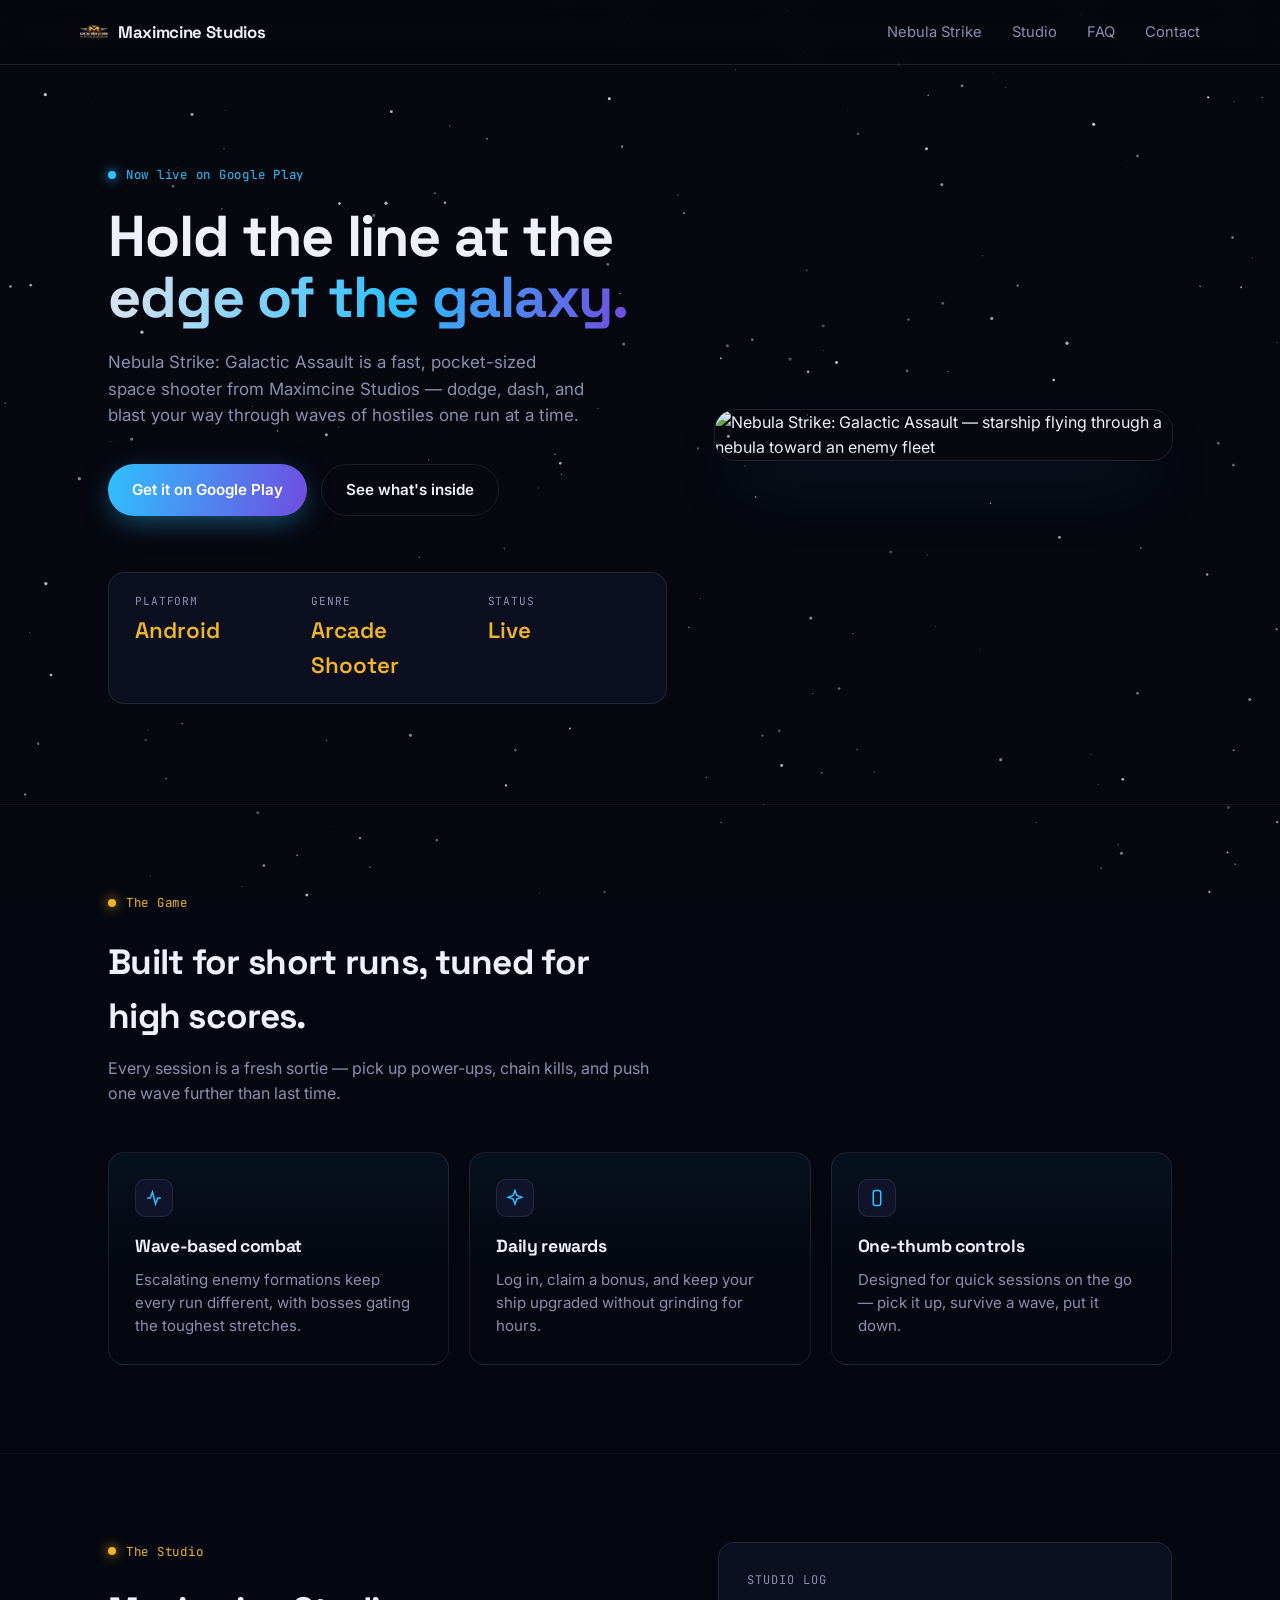
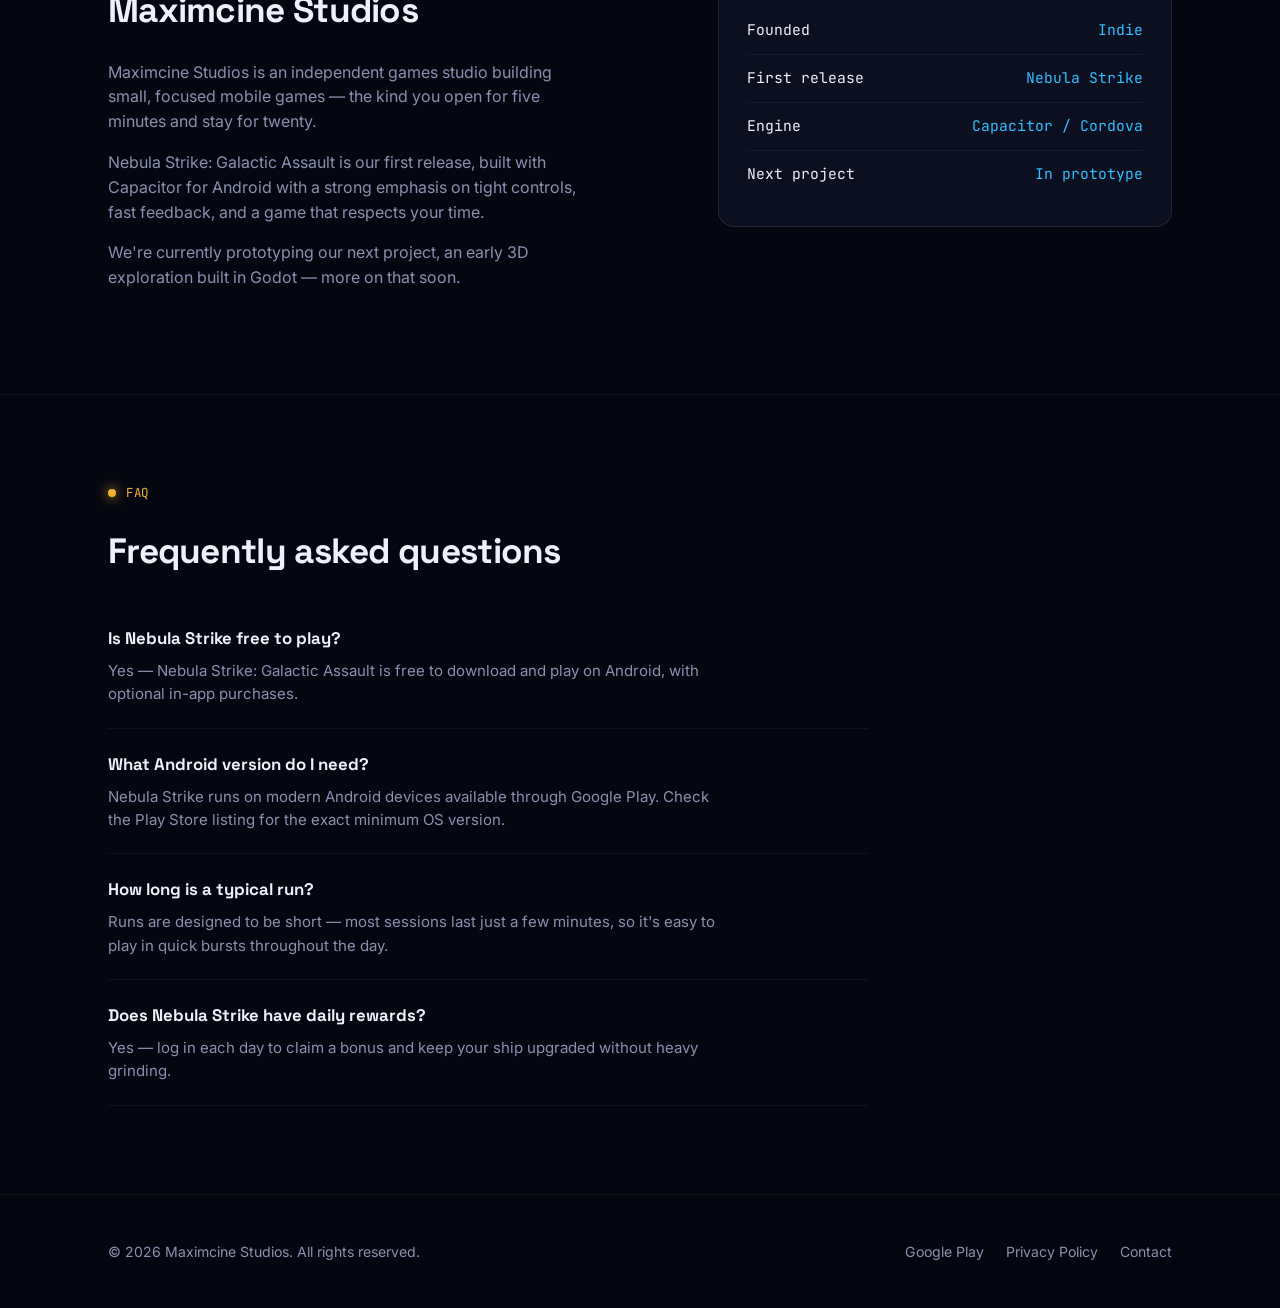
==== index.html @ 0c1668a2 "Refactor styles for dark theme and layout adjustments Updated CSS variables and styles for a dark th" ====
<!DOCTYPE html>
<html lang="en">
<head>
<meta charset="UTF-8">
<meta name="viewport" content="width=device-width, initial-scale=1.0">
<title>Maximcine Studios — Nebula Strike: Galactic Assault</title>
<meta name="description" content="Maximcine Studios builds pocket-sized space combat. Nebula Strike: Galactic Assault, out now on Google Play.">
<link rel="icon" type="image/png" href="company_logo.png">
<link rel="apple-touch-icon" href="company_logo.png">
<link rel="preconnect" href="https://fonts.googleapis.com">
<link rel="preconnect" href="https://fonts.gstatic.com" crossorigin>
<link href="https://fonts.googleapis.com/css2?family=Space+Grotesk:wght@400;500;600;700&family=Inter:wght@400;500;600&family=JetBrains+Mono:wght@400;500&display=swap" rel="stylesheet">
<style>
  :root{
    --bg: #050710;
    --bg-soft: #090c1a;
    --panel: #0c0f20;
    --panel-2: #10142b;
    --line: rgba(255,255,255,0.09);
    --line-soft: rgba(255,255,255,0.05);
    --text: #eef1fa;
    --text-dim: #8b8fae;
    --accent: #2fc0ff;
    --accent-2: #6f4de0;
    --gold: #f0b429;
    --chrome: #dfe4f0;
    --radius: 16px;
  }
  *{ box-sizing: border-box; margin:0; padding:0; }
  html{ scroll-behavior: smooth; }
  body{
    background: var(--bg);
    color: var(--text);
    font-family: 'Inter', system-ui, sans-serif;
    line-height: 1.55;
    overflow-x: hidden;
  }
  a{ color: inherit; text-decoration: none; }
  img{ max-width: 100%; display:block; }

  .display{
    font-family: 'Space Grotesk', sans-serif;
    font-weight: 700;
    letter-spacing: -0.02em;
  }
  .mono{ font-family: 'JetBrains Mono', monospace; }

  #stars{
    position: fixed;
    inset: 0;
    z-index: 0;
    pointer-events: none;
  }

  /* soft nebula wash behind the hero, fixed so it doesn't repeat oddly on scroll */
  body::before{
    content:'';
    position: fixed;
    top: -20%;
    right: -10%;
    width: 900px;
    height: 900px;
    background: radial-gradient(circle at center, rgba(111,77,224,0.24), rgba(47,192,255,0.10) 45%, transparent 70%);
    filter: blur(10px);
    z-index: 0;
    pointer-events: none;
  }

  .wrap{
    max-width: 1120px;
    margin: 0 auto;
    padding: 0 28px;
    position: relative;
    z-index: 1;
  }

  header{
    position: sticky;
    top: 0;
    z-index: 10;
    backdrop-filter: blur(14px);
    background: rgba(6,7,15,0.7);
    border-bottom: 1px solid var(--line);
  }
  .nav{
    display:flex;
    align-items:center;
    justify-content:space-between;
    padding: 18px 0;
  }
  .brand{
    display:flex;
    align-items:center;
    gap:10px;
    font-size: 1.05rem;
  }
  .brand-mark{
    width: 28px; height: 28px;
    border-radius: 8px;
    object-fit: cover;
  }
  nav ul{
    list-style:none;
    display:flex;
    gap: 30px;
    font-size: 0.92rem;
    color: var(--text-dim);
  }
  nav ul a{ transition: color 0.15s ease; }
  nav ul a:hover{ color: var(--accent); }

  /* Hero */
  .hero{
    padding: 100px 0 100px;
    position: relative;
    border-top: none;
  }
  .hero-grid{
    display:grid;
    grid-template-columns: 1.1fr 0.9fr;
    gap: 48px;
    align-items:center;
  }
  .eyebrow{
    font-family:'JetBrains Mono', monospace;
    font-size: 0.78rem;
    color: var(--accent);
    letter-spacing: 0.06em;
    display:flex;
    align-items:center;
    gap:10px;
    margin-bottom: 22px;
  }
  .eyebrow::before{
    content:'';
    width:8px; height:8px;
    border-radius:50%;
    background: var(--accent);
    box-shadow: 0 0 12px var(--accent);
    animation: pulse 2s ease-in-out infinite;
  }
  @keyframes pulse{
    0%,100%{ opacity:1; }
    50%{ opacity:0.35; }
  }
  h1{
    font-size: clamp(2.3rem, 4.6vw, 3.6rem);
    line-height: 1.05;
  }
  h1 .accent{
    background: linear-gradient(100deg, var(--chrome) 0%, var(--accent) 55%, var(--accent-2) 100%);
    -webkit-background-clip: text;
    background-clip: text;
    color: transparent;
  }
  .hero p{
    margin-top: 22px;
    max-width: 480px;
    color: var(--text-dim);
    font-size: 1.06rem;
  }
  .cta-row{
    display:flex;
    gap: 14px;
    margin-top: 36px;
    flex-wrap: wrap;
  }
  .btn{
    display:inline-flex;
    align-items:center;
    gap:8px;
    padding: 13px 24px;
    border-radius: 999px;
    font-weight: 600;
    font-size: 0.95rem;
    transition: transform 0.15s ease, box-shadow 0.15s ease, border-color 0.15s ease;
  }
  .btn-primary{
    background: linear-gradient(100deg, var(--accent), var(--accent-2));
    color: #fff;
    box-shadow: 0 8px 30px -6px rgba(47,192,255,0.5);
  }
  .btn-primary:hover{ transform: translateY(-2px); box-shadow: 0 12px 34px -6px rgba(47,192,255,0.65); }
  .btn-ghost{
    border: 1px solid var(--line);
    color: var(--text);
  }
  .btn-ghost:hover{ border-color: var(--accent); color: var(--accent); }

  .hud{
    margin-top: 56px;
    border: 1px solid var(--line);
    border-radius: var(--radius);
    background: var(--panel);
    padding: 20px 26px;
    display:grid;
    grid-template-columns: repeat(3, 1fr);
    gap: 24px;
    max-width: 560px;
  }
  .hud-item .mono{
    font-size: 0.7rem;
    color: var(--text-dim);
    letter-spacing: 0.08em;
    text-transform: uppercase;
  }
  .hud-item .val{
    font-family:'Space Grotesk', sans-serif;
    font-size: 1.4rem;
    font-weight: 600;
    color: var(--gold);
    margin-top: 4px;
  }

  /* Hero splash art */
  .hero-art{
    position: relative;
    border-radius: 20px;
    overflow: hidden;
    box-shadow: 0 0 0 1px var(--line), 0 30px 70px -20px rgba(47,192,255,0.35);
  }
  .hero-art img{
    width: 100%;
    height: auto;
    display: block;
    -webkit-mask-image: linear-gradient(to bottom, black 82%, transparent 100%);
    mask-image: linear-gradient(to bottom, black 82%, transparent 100%);
  }

  section{ padding: 88px 0; border-top: 1px solid var(--line-soft); position: relative; }

  .section-head{ max-width: 560px; margin-bottom: 46px; }
  .section-head .eyebrow{ color: var(--gold); }
  .section-head .eyebrow::before{ background: var(--gold); box-shadow: 0 0 12px var(--gold); }
  .section-head h2{ font-size: clamp(1.6rem, 3vw, 2.2rem); }
  .section-head p{ color: var(--text-dim); margin-top: 12px; }

  .feature-grid{
    display:grid;
    grid-template-columns: repeat(3, 1fr);
    gap: 20px;
  }
  .feature{
    border: 1px solid var(--line);
    border-radius: var(--radius);
    padding: 26px;
    background: linear-gradient(180deg, rgba(47,192,255,0.06), transparent 60%);
    transition: border-color 0.2s ease;
  }
  .feature:hover{ border-color: rgba(47,192,255,0.4); }
  .feature .icon{
    width: 38px; height: 38px;
    border-radius: 10px;
    background: var(--panel-2);
    border: 1px solid var(--line);
    display:flex; align-items:center; justify-content:center;
    color: var(--accent);
  }
  .feature h3{
    font-family:'Space Grotesk', sans-serif;
    font-size: 1.1rem;
    margin: 16px 0 8px;
  }
  .feature p{ color: var(--text-dim); font-size: 0.94rem; }

  .about{
    display:grid;
    grid-template-columns: 1.1fr 0.9fr;
    gap: 56px;
    align-items:start;
  }
  .about-text p{ color: var(--text-dim); margin-bottom: 16px; max-width: 480px; }
  .about-text p:first-child{ color: var(--text); }

  .stat-panel{
    border: 1px solid var(--line);
    border-radius: var(--radius);
    background: var(--panel);
    padding: 28px;
  }
  .stat-panel .label{
    font-family:'JetBrains Mono', monospace;
    font-size: 0.75rem;
    color: var(--text-dim);
    text-transform: uppercase;
    letter-spacing: 0.08em;
  }
  .stat-panel ul{ list-style:none; margin-top: 18px; }
  .stat-panel li{
    display:flex;
    justify-content: space-between;
    padding: 12px 0;
    border-bottom: 1px solid var(--line-soft);
    font-size: 0.92rem;
  }
  .stat-panel li:last-child{ border-bottom:none; }
  .stat-panel li span:last-child{ color: var(--accent); font-family:'JetBrains Mono', monospace; }

  .faq{ max-width: 760px; }
  .faq-item{
    border-bottom: 1px solid var(--line-soft);
    padding: 22px 0;
  }
  .faq-item:first-child{ padding-top: 0; }
  .faq-item h3{
    font-family:'Space Grotesk', sans-serif;
    font-size: 1.05rem;
    margin-bottom: 8px;
  }
  .faq-item p{ color: var(--text-dim); font-size: 0.94rem; max-width: 620px; }

  footer{
    border-top: 1px solid var(--line-soft);
    padding: 46px 0;
  }
  .foot-row{
    display:flex;
    justify-content:space-between;
    align-items:center;
    flex-wrap: wrap;
    gap: 16px;
    color: var(--text-dim);
    font-size: 0.88rem;
  }
  .foot-links{ display:flex; gap: 22px; list-style:none; }
  .foot-links a{ transition: color 0.15s ease; }
  .foot-links a:hover{ color: var(--accent); }

  @media (max-width: 860px){
    .hero-grid{ grid-template-columns: 1fr; }
    .hero-art{ order: -1; max-width: 360px; margin: 0 auto; }
    .hud{ grid-template-columns: 1fr; }
    .feature-grid{ grid-template-columns: 1fr; }
    .about{ grid-template-columns: 1fr; }
    nav ul{ display:none; }
  }

  @media (prefers-reduced-motion: reduce){
    .eyebrow::before{ animation: none; }
    * { scroll-behavior: auto !important; }
  }
</style>

<script type="application/ld+json">
{
  "@context": "https://schema.org",
  "@type": "VideoGame",
  "name": "Nebula Strike: Galactic Assault",
  "description": "A fast, pocket-sized space shooter — dodge, dash, and blast through waves of hostiles one run at a time. Free to play on Android.",
  "applicationCategory": "GameApplication",
  "operatingSystem": "Android",
  "genre": "Arcade Shooter",
  "publisher": {
    "@type": "Organization",
    "name": "Maximcine Studios",
    "url": "https://maximcinestudios.site"
  },
  "image": "https://maximcinestudios.site/company_logo.png",
  "url": "https://maximcinestudios.site",
  "sameAs": "https://play.google.com/store/apps/details?id=com.nebulastrike.game",
  "offers": {
    "@type": "Offer",
    "price": "0",
    "priceCurrency": "USD"
  }
}
</script>
<script type="application/ld+json">
{
  "@context": "https://schema.org",
  "@type": "FAQPage",
  "mainEntity": [
    {
      "@type": "Question",
      "name": "Is Nebula Strike free to play?",
      "acceptedAnswer": {
        "@type": "Answer",
        "text": "Yes, Nebula Strike: Galactic Assault is free to download and play on Android, with optional in-app purchases."
      }
    },
    {
      "@type": "Question",
      "name": "What Android version do I need?",
      "acceptedAnswer": {
        "@type": "Answer",
        "text": "Nebula Strike runs on modern Android devices available through Google Play. Check the Play Store listing for the exact minimum OS version."
      }
    },
    {
      "@type": "Question",
      "name": "How long is a typical run?",
      "acceptedAnswer": {
        "@type": "Answer",
        "text": "Runs are designed to be short, with most sessions lasting just a few minutes, so it's easy to play in quick bursts throughout the day."
      }
    },
    {
      "@type": "Question",
      "name": "Does Nebula Strike have daily rewards?",
      "acceptedAnswer": {
        "@type": "Answer",
        "text": "Yes, log in each day to claim a bonus and keep your ship upgraded without heavy grinding."
      }
    }
  ]
}
</script>
</head>
<body>

<canvas id="stars"></canvas>

<header>
  <div class="wrap nav">
    <div class="brand">
      <img src="company_logo.png" alt="Maximcine Studios" class="brand-mark">
      <span class="display">Maximcine Studios</span>
    </div>
    <nav>
      <ul>
        <li><a href="#game">Nebula Strike</a></li>
        <li><a href="#studio">Studio</a></li>
        <li><a href="#faq">FAQ</a></li>
        <li><a href="#contact">Contact</a></li>
      </ul>
    </nav>
  </div>
</header>

<main>
  <section class="hero">
    <div class="wrap hero-grid">
      <div>
        <div class="eyebrow">Now live on Google Play</div>
        <h1 class="display">Hold the line at the <span class="accent">edge of the galaxy.</span></h1>
        <p>Nebula Strike: Galactic Assault is a fast, pocket-sized space shooter from Maximcine Studios — dodge, dash, and blast your way through waves of hostiles one run at a time.</p>
        <div class="cta-row">
          <a class="btn btn-primary" href="https://play.google.com/store/apps/details?id=com.nebulastrike.game" target="_blank" rel="noopener noreferrer">Get it on Google Play</a>
          <a class="btn btn-ghost" href="#game">See what's inside</a>
        </div>

        <div class="hud">
          <div class="hud-item">
            <div class="mono">Platform</div>
            <div class="val">Android</div>
          </div>
          <div class="hud-item">
            <div class="mono">Genre</div>
            <div class="val">Arcade Shooter</div>
          </div>
          <div class="hud-item">
            <div class="mono">Status</div>
            <div class="val">Live</div>
          </div>
        </div>
      </div>

      <div class="hero-art">
        <img src="splash-hero.jpg" alt="Nebula Strike: Galactic Assault — starship flying through a nebula toward an enemy fleet" loading="eager">
      </div>
    </div>
  </section>

  <section id="game">
    <div class="wrap">
      <div class="section-head">
        <div class="eyebrow">The Game</div>
        <h2 class="display">Built for short runs, tuned for high scores.</h2>
        <p>Every session is a fresh sortie — pick up power-ups, chain kills, and push one wave further than last time.</p>
      </div>
      <div class="feature-grid">
        <div class="feature">
          <div class="icon">
            <svg width="18" height="18" viewBox="0 0 24 24" fill="none" stroke="currentColor" stroke-width="2"><path d="M3 12h4l3-8 4 16 3-8h4"/></svg>
          </div>
          <h3 class="display">Wave-based combat</h3>
          <p>Escalating enemy formations keep every run different, with bosses gating the toughest stretches.</p>
        </div>
        <div class="feature">
          <div class="icon">
            <svg width="18" height="18" viewBox="0 0 24 24" fill="none" stroke="currentColor" stroke-width="2"><path d="M12 2l2.4 6.6L21 11l-6.6 2.4L12 20l-2.4-6.6L3 11l6.6-2.4z"/></svg>
          </div>
          <h3 class="display">Daily rewards</h3>
          <p>Log in, claim a bonus, and keep your ship upgraded without grinding for hours.</p>
        </div>
        <div class="feature">
          <div class="icon">
            <svg width="18" height="18" viewBox="0 0 24 24" fill="none" stroke="currentColor" stroke-width="2"><rect x="7" y="2" width="10" height="20" rx="3"/><line x1="12" y1="18" x2="12" y2="18.01"/></svg>
          </div>
          <h3 class="display">One-thumb controls</h3>
          <p>Designed for quick sessions on the go — pick it up, survive a wave, put it down.</p>
        </div>
      </div>
    </div>
  </section>

  <section id="studio">
    <div class="wrap about">
      <div class="about-text">
        <div class="section-head" style="margin-bottom:22px;">
          <div class="eyebrow">The Studio</div>
          <h2 class="display">Maximcine Studios</h2>
        </div>
        <p>Maximcine Studios is an independent games studio building small, focused mobile games — the kind you open for five minutes and stay for twenty.</p>
        <p>Nebula Strike: Galactic Assault is our first release, built with Capacitor for Android with a strong emphasis on tight controls, fast feedback, and a game that respects your time.</p>
        <p>We're currently prototyping our next project, an early 3D exploration built in Godot — more on that soon.</p>
      </div>
      <div class="stat-panel">
        <div class="label">Studio log</div>
        <ul class="mono">
          <li><span>Founded</span><span>Indie</span></li>
          <li><span>First release</span><span>Nebula Strike</span></li>
          <li><span>Engine</span><span>Capacitor / Cordova</span></li>
          <li><span>Next project</span><span>In prototype</span></li>
        </ul>
      </div>
    </div>
  </section>

  <section id="faq">
    <div class="wrap">
      <div class="section-head">
        <div class="eyebrow">FAQ</div>
        <h2 class="display">Frequently asked questions</h2>
      </div>
      <div class="faq">
        <div class="faq-item">
          <h3>Is Nebula Strike free to play?</h3>
          <p>Yes — Nebula Strike: Galactic Assault is free to download and play on Android, with optional in-app purchases.</p>
        </div>
        <div class="faq-item">
          <h3>What Android version do I need?</h3>
          <p>Nebula Strike runs on modern Android devices available through Google Play. Check the Play Store listing for the exact minimum OS version.</p>
        </div>
        <div class="faq-item">
          <h3>How long is a typical run?</h3>
          <p>Runs are designed to be short — most sessions last just a few minutes, so it's easy to play in quick bursts throughout the day.</p>
        </div>
        <div class="faq-item">
          <h3>Does Nebula Strike have daily rewards?</h3>
          <p>Yes — log in each day to claim a bonus and keep your ship upgraded without heavy grinding.</p>
        </div>
      </div>
    </div>
  </section>
</main>

<footer id="contact">
  <div class="wrap foot-row">
    <span>© <span id="year"></span> Maximcine Studios. All rights reserved.</span>
    <ul class="foot-links">
      <li><a href="https://play.google.com/store/apps/details?id=com.nebulastrike.game" target="_blank">Google Play</a></li>
      <li><a href="https://maximcinedev.github.io/Maximcine-Studios-Privacy-Policy/" target="_blank" rel="noopener noreferrer">Privacy Policy</a></li>
      <li><a href="mailto:maximcinedev.team@gmail.com">Contact</a></li>
    </ul>
  </div>
</footer>

<script>
  document.getElementById('year').textContent = new Date().getFullYear();

  // Starfield tuned for a dark background
  const canvas = document.getElementById('stars');
  const ctx = canvas.getContext('2d');
  const reduceMotion = window.matchMedia('(prefers-reduced-motion: reduce)').matches;

  let w, h, stars = [];
  function resize(){
    w = canvas.width = window.innerWidth;
    h = canvas.height = window.innerHeight;
    stars = Array.from({length: Math.floor((w*h)/6000)}, () => ({
      x: Math.random()*w,
      y: Math.random()*h,
      r: Math.random()*1.4 + 0.3,
      speed: Math.random()*0.18 + 0.03,
      alpha: Math.random()*0.6 + 0.25
    }));
  }
  window.addEventListener('resize', resize);
  resize();

  function draw(){
    ctx.clearRect(0,0,w,h);
    ctx.fillStyle = '#06070f';
    ctx.fillRect(0,0,w,h);
    for(const s of stars){
      ctx.beginPath();
      ctx.arc(s.x, s.y, s.r, 0, Math.PI*2);
      ctx.fillStyle = `rgba(241,242,251,${s.alpha})`;
      ctx.fill();
      if(!reduceMotion){
        s.y += s.speed;
        if(s.y > h) s.y = 0;
      }
    }
    requestAnimationFrame(draw);
  }
  draw();
</script>

</body>
</html>
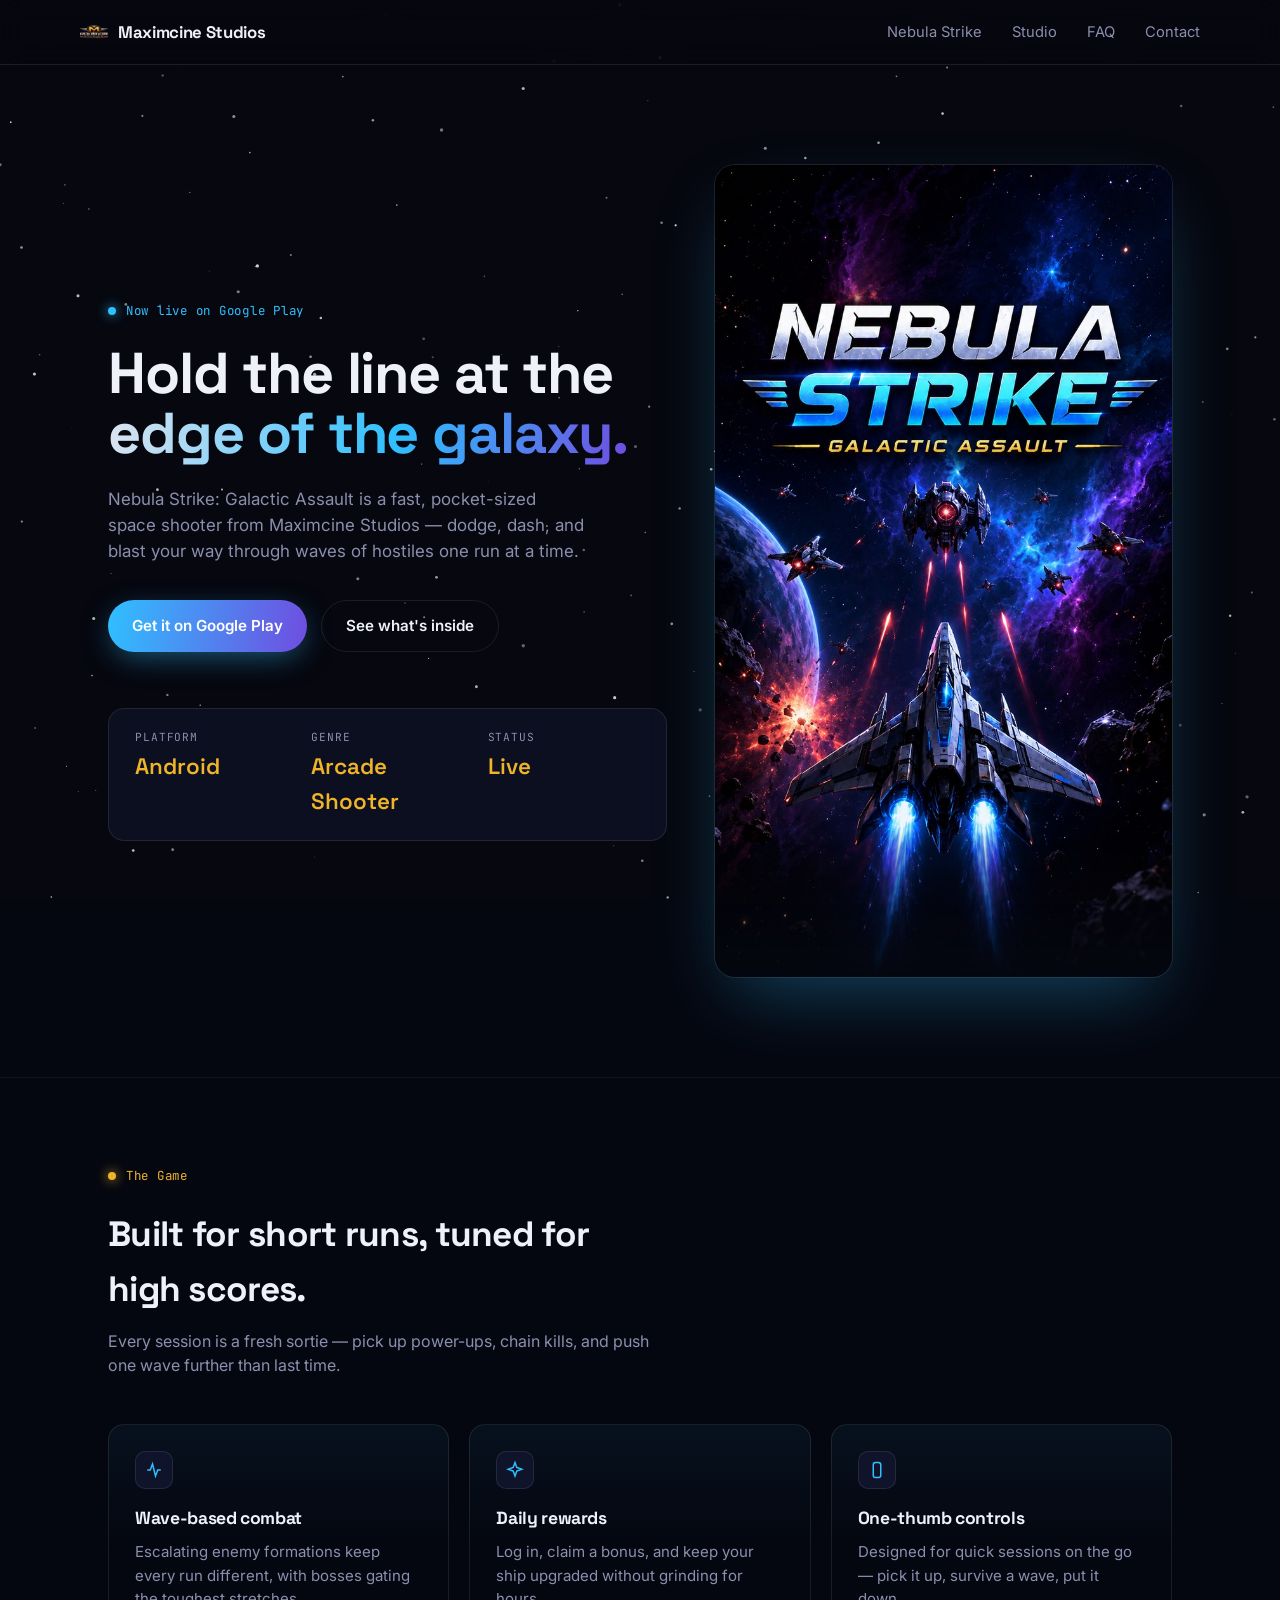
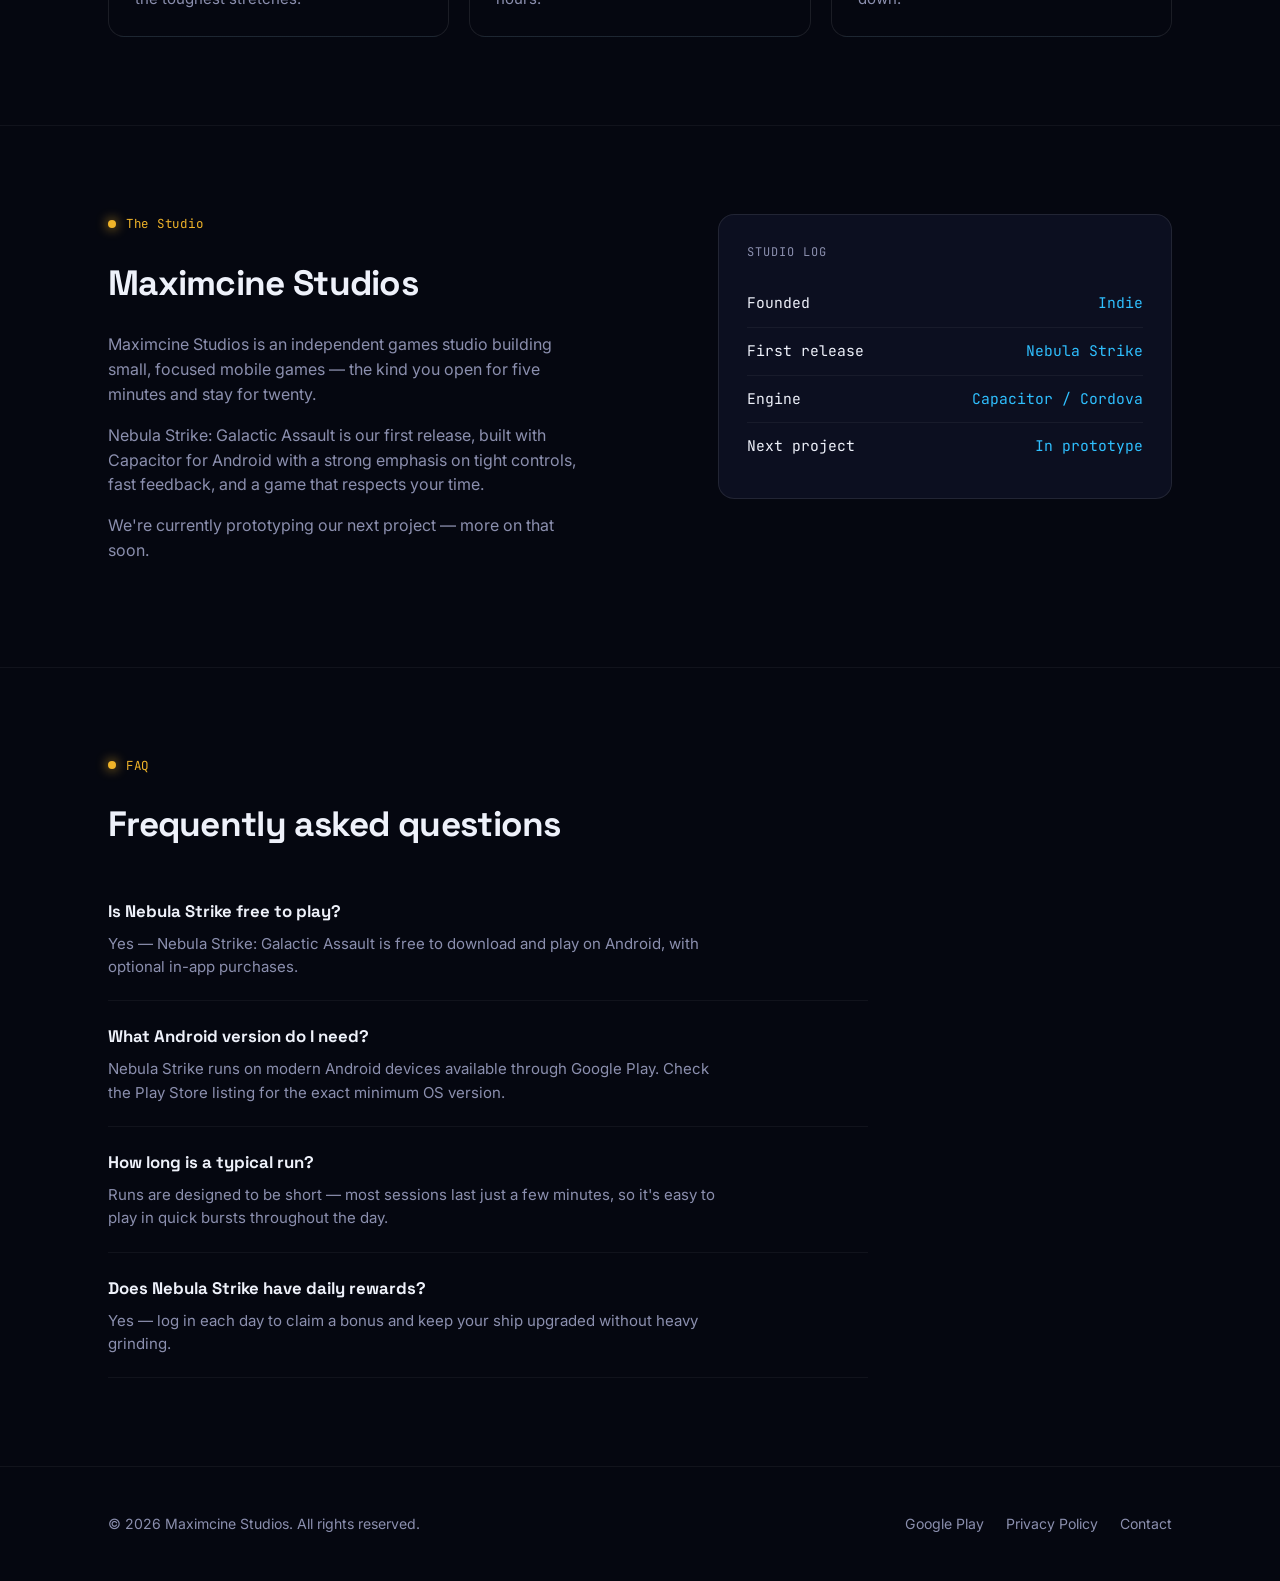
==== commit c9db5b6f: "Remove specific project details from index.html" ====
--- a/index.html
+++ b/index.html
@@ -503,7 +503,7 @@
         </div>
         <p>Maximcine Studios is an independent games studio building small, focused mobile games — the kind you open for five minutes and stay for twenty.</p>
         <p>Nebula Strike: Galactic Assault is our first release, built with Capacitor for Android with a strong emphasis on tight controls, fast feedback, and a game that respects your time.</p>
-        <p>We're currently prototyping our next project, an early 3D exploration built in Godot — more on that soon.</p>
+        <p>We're currently prototyping our next project — more on that soon.</p>
       </div>
       <div class="stat-panel">
         <div class="label">Studio log</div>
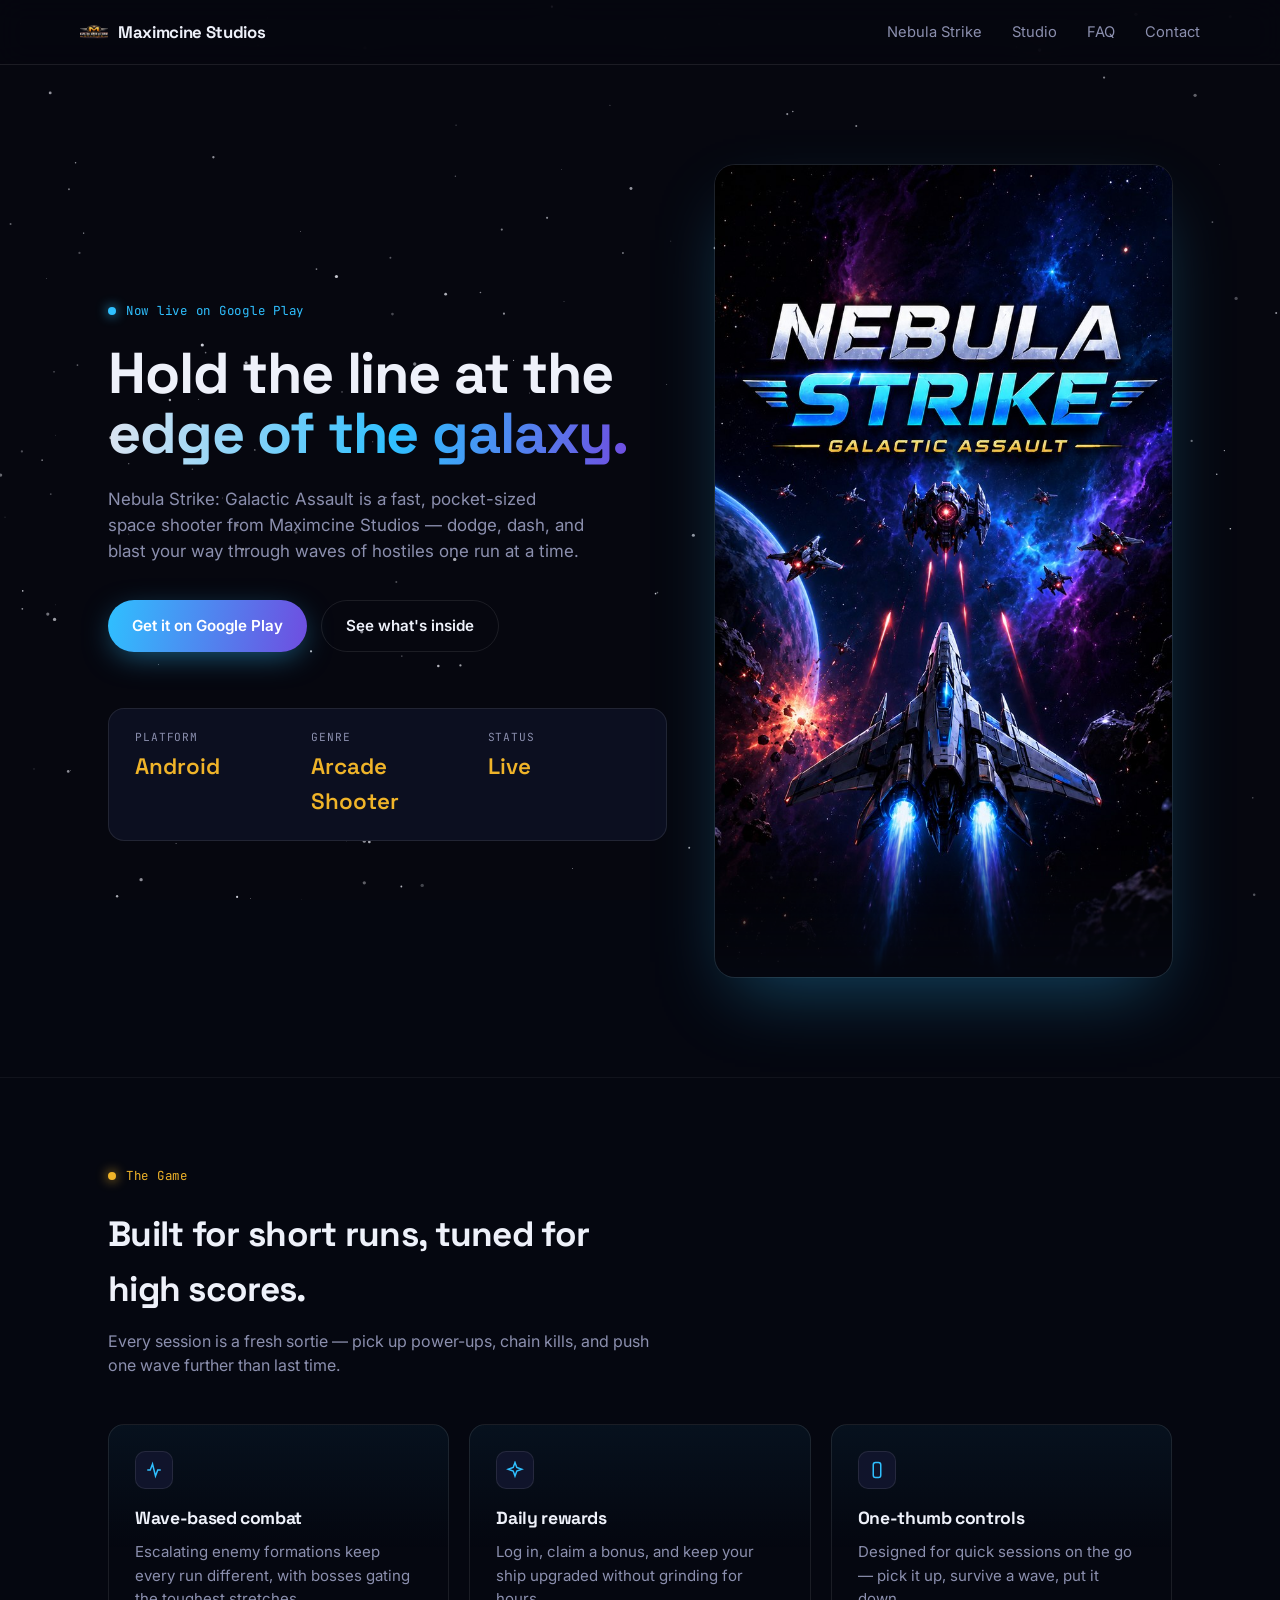
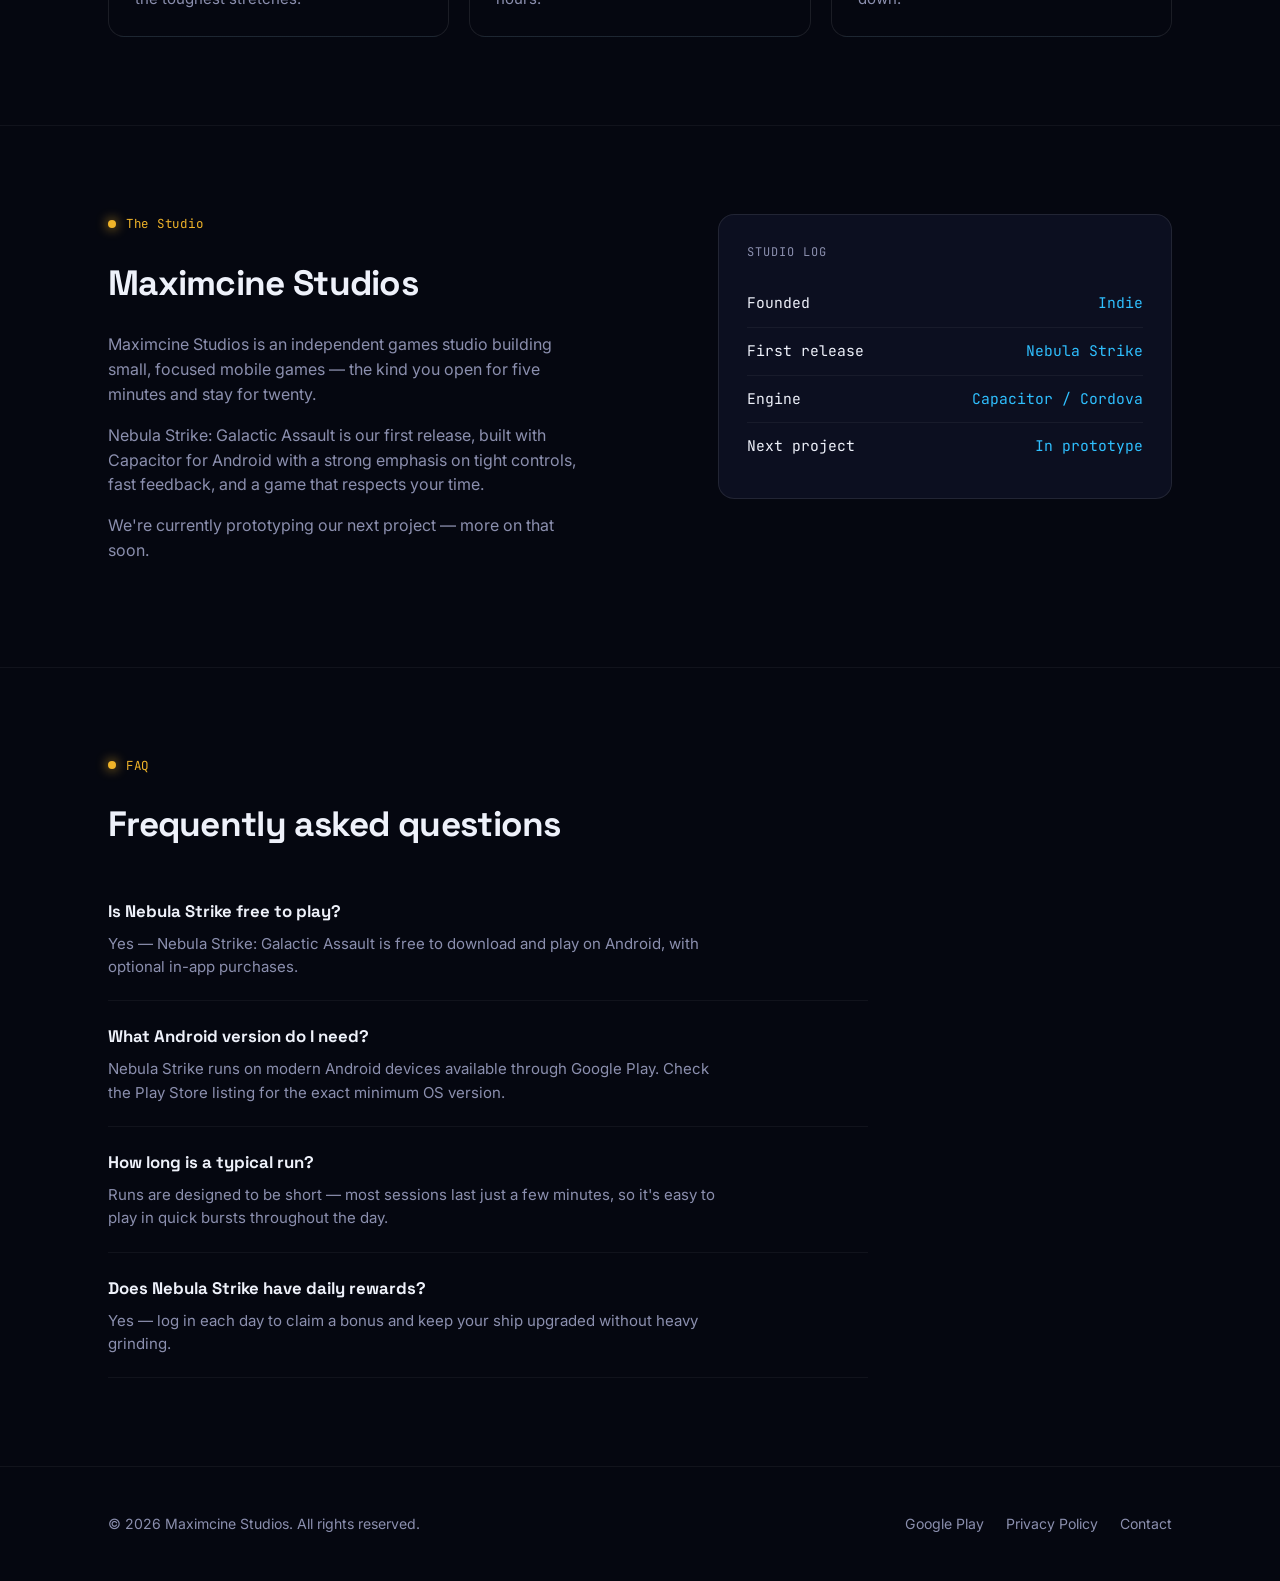
==== commit 8c081db4: "Update index.html" ====
--- a/index.html
+++ b/index.html
@@ -7,6 +7,7 @@
 <meta name="description" content="Maximcine Studios builds pocket-sized space combat. Nebula Strike: Galactic Assault, out now on Google Play.">
 <link rel="icon" type="image/png" href="company_logo.png">
 <link rel="apple-touch-icon" href="company_logo.png">
+<link rel="canonical" href="https://maximcinestudios.site/">
 <link rel="preconnect" href="https://fonts.googleapis.com">
 <link rel="preconnect" href="https://fonts.gstatic.com" crossorigin>
 <link href="https://fonts.googleapis.com/css2?family=Space+Grotesk:wght@400;500;600;700&family=Inter:wght@400;500;600&family=JetBrains+Mono:wght@400;500&display=swap" rel="stylesheet">
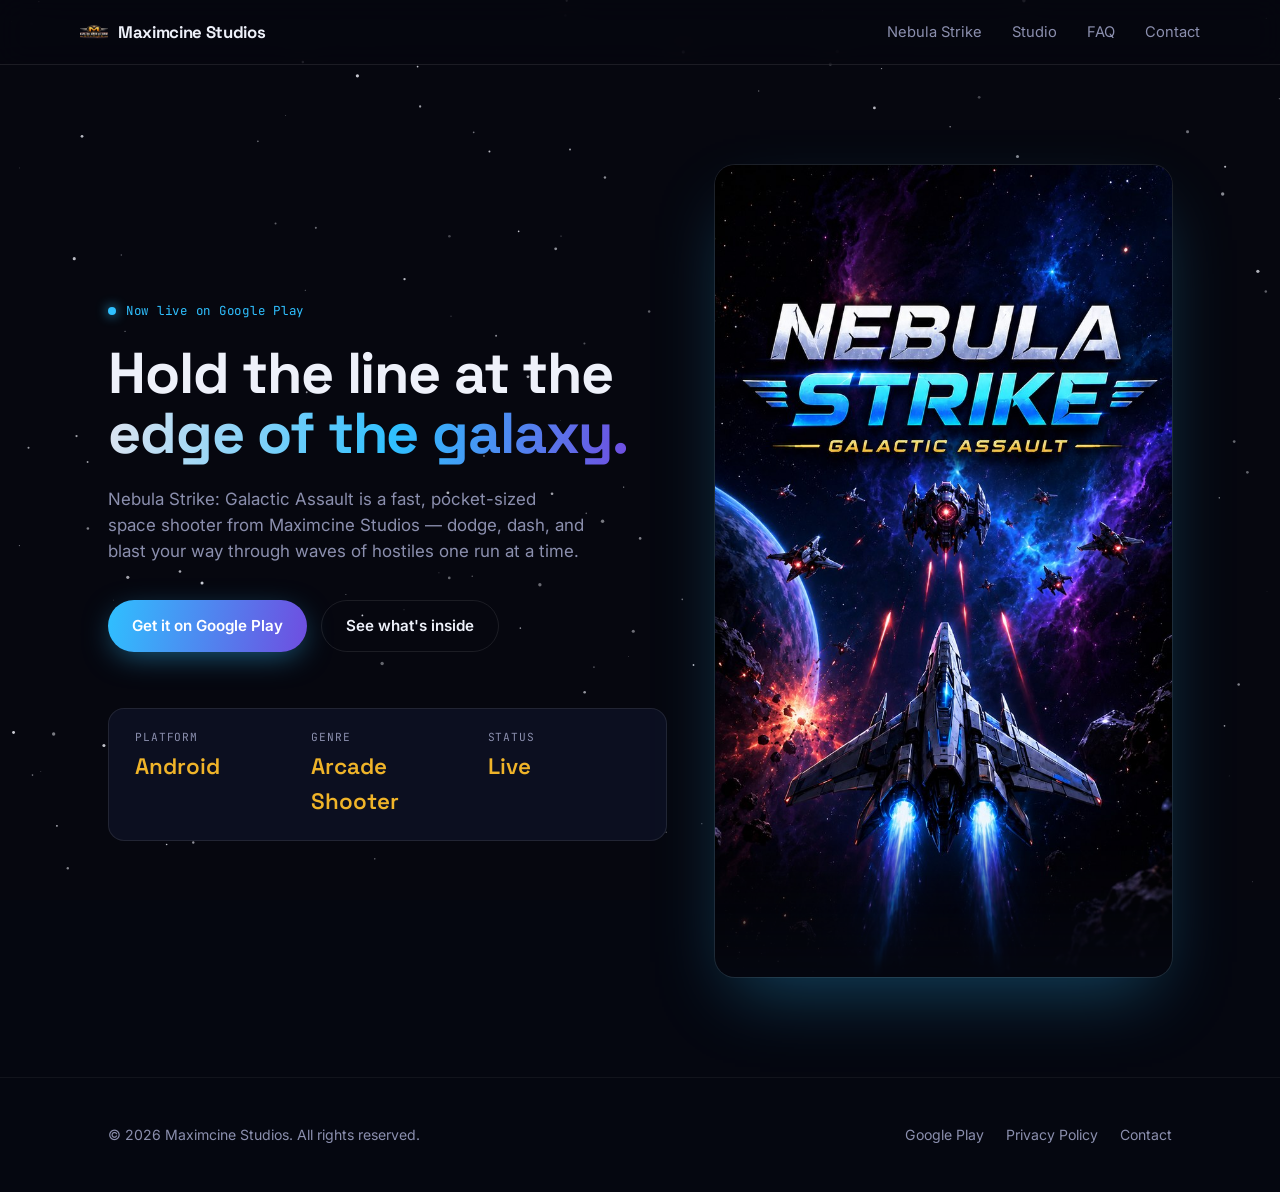
==== commit 64846f31: "Clean up index.html and fix navigation links Removed unused CSS comments and sections for clarity. U" ====
--- a/index.html
+++ b/index.html
@@ -53,7 +53,6 @@
     pointer-events: none;
   }
 
-  /* soft nebula wash behind the hero, fixed so it doesn't repeat oddly on scroll */
   body::before{
     content:'';
     position: fixed;
@@ -108,9 +107,8 @@
     color: var(--text-dim);
   }
   nav ul a{ transition: color 0.15s ease; }
-  nav ul a:hover{ color: var(--accent); }
-
-  /* Hero */
+  nav ul a:hover, nav ul a.active{ color: var(--accent); }
+
   .hero{
     padding: 100px 0 100px;
     position: relative;
@@ -213,7 +211,6 @@
     margin-top: 4px;
   }
 
-  /* Hero splash art */
   .hero-art{
     position: relative;
     border-radius: 20px;
@@ -228,88 +225,6 @@
     mask-image: linear-gradient(to bottom, black 82%, transparent 100%);
   }
 
-  section{ padding: 88px 0; border-top: 1px solid var(--line-soft); position: relative; }
-
-  .section-head{ max-width: 560px; margin-bottom: 46px; }
-  .section-head .eyebrow{ color: var(--gold); }
-  .section-head .eyebrow::before{ background: var(--gold); box-shadow: 0 0 12px var(--gold); }
-  .section-head h2{ font-size: clamp(1.6rem, 3vw, 2.2rem); }
-  .section-head p{ color: var(--text-dim); margin-top: 12px; }
-
-  .feature-grid{
-    display:grid;
-    grid-template-columns: repeat(3, 1fr);
-    gap: 20px;
-  }
-  .feature{
-    border: 1px solid var(--line);
-    border-radius: var(--radius);
-    padding: 26px;
-    background: linear-gradient(180deg, rgba(47,192,255,0.06), transparent 60%);
-    transition: border-color 0.2s ease;
-  }
-  .feature:hover{ border-color: rgba(47,192,255,0.4); }
-  .feature .icon{
-    width: 38px; height: 38px;
-    border-radius: 10px;
-    background: var(--panel-2);
-    border: 1px solid var(--line);
-    display:flex; align-items:center; justify-content:center;
-    color: var(--accent);
-  }
-  .feature h3{
-    font-family:'Space Grotesk', sans-serif;
-    font-size: 1.1rem;
-    margin: 16px 0 8px;
-  }
-  .feature p{ color: var(--text-dim); font-size: 0.94rem; }
-
-  .about{
-    display:grid;
-    grid-template-columns: 1.1fr 0.9fr;
-    gap: 56px;
-    align-items:start;
-  }
-  .about-text p{ color: var(--text-dim); margin-bottom: 16px; max-width: 480px; }
-  .about-text p:first-child{ color: var(--text); }
-
-  .stat-panel{
-    border: 1px solid var(--line);
-    border-radius: var(--radius);
-    background: var(--panel);
-    padding: 28px;
-  }
-  .stat-panel .label{
-    font-family:'JetBrains Mono', monospace;
-    font-size: 0.75rem;
-    color: var(--text-dim);
-    text-transform: uppercase;
-    letter-spacing: 0.08em;
-  }
-  .stat-panel ul{ list-style:none; margin-top: 18px; }
-  .stat-panel li{
-    display:flex;
-    justify-content: space-between;
-    padding: 12px 0;
-    border-bottom: 1px solid var(--line-soft);
-    font-size: 0.92rem;
-  }
-  .stat-panel li:last-child{ border-bottom:none; }
-  .stat-panel li span:last-child{ color: var(--accent); font-family:'JetBrains Mono', monospace; }
-
-  .faq{ max-width: 760px; }
-  .faq-item{
-    border-bottom: 1px solid var(--line-soft);
-    padding: 22px 0;
-  }
-  .faq-item:first-child{ padding-top: 0; }
-  .faq-item h3{
-    font-family:'Space Grotesk', sans-serif;
-    font-size: 1.05rem;
-    margin-bottom: 8px;
-  }
-  .faq-item p{ color: var(--text-dim); font-size: 0.94rem; max-width: 620px; }
-
   footer{
     border-top: 1px solid var(--line-soft);
     padding: 46px 0;
@@ -331,8 +246,6 @@
     .hero-grid{ grid-template-columns: 1fr; }
     .hero-art{ order: -1; max-width: 360px; margin: 0 auto; }
     .hud{ grid-template-columns: 1fr; }
-    .feature-grid{ grid-template-columns: 1fr; }
-    .about{ grid-template-columns: 1fr; }
     nav ul{ display:none; }
   }
 
@@ -366,46 +279,6 @@
   }
 }
 </script>
-<script type="application/ld+json">
-{
-  "@context": "https://schema.org",
-  "@type": "FAQPage",
-  "mainEntity": [
-    {
-      "@type": "Question",
-      "name": "Is Nebula Strike free to play?",
-      "acceptedAnswer": {
-        "@type": "Answer",
-        "text": "Yes, Nebula Strike: Galactic Assault is free to download and play on Android, with optional in-app purchases."
-      }
-    },
-    {
-      "@type": "Question",
-      "name": "What Android version do I need?",
-      "acceptedAnswer": {
-        "@type": "Answer",
-        "text": "Nebula Strike runs on modern Android devices available through Google Play. Check the Play Store listing for the exact minimum OS version."
-      }
-    },
-    {
-      "@type": "Question",
-      "name": "How long is a typical run?",
-      "acceptedAnswer": {
-        "@type": "Answer",
-        "text": "Runs are designed to be short, with most sessions lasting just a few minutes, so it's easy to play in quick bursts throughout the day."
-      }
-    },
-    {
-      "@type": "Question",
-      "name": "Does Nebula Strike have daily rewards?",
-      "acceptedAnswer": {
-        "@type": "Answer",
-        "text": "Yes, log in each day to claim a bonus and keep your ship upgraded without heavy grinding."
-      }
-    }
-  ]
-}
-</script>
 </head>
 <body>
 
@@ -413,16 +286,16 @@
 
 <header>
   <div class="wrap nav">
-    <div class="brand">
+    <a href="index.html" class="brand">
       <img src="company_logo.png" alt="Maximcine Studios" class="brand-mark">
       <span class="display">Maximcine Studios</span>
-    </div>
+    </a>
     <nav>
       <ul>
-        <li><a href="#game">Nebula Strike</a></li>
-        <li><a href="#studio">Studio</a></li>
-        <li><a href="#faq">FAQ</a></li>
-        <li><a href="#contact">Contact</a></li>
+        <li><a href="nebula-strike.html">Nebula Strike</a></li>
+        <li><a href="studio.html">Studio</a></li>
+        <li><a href="faq.html">FAQ</a></li>
+        <li><a href="contact.html">Contact</a></li>
       </ul>
     </nav>
   </div>
@@ -437,7 +310,7 @@
         <p>Nebula Strike: Galactic Assault is a fast, pocket-sized space shooter from Maximcine Studios — dodge, dash, and blast your way through waves of hostiles one run at a time.</p>
         <div class="cta-row">
           <a class="btn btn-primary" href="https://play.google.com/store/apps/details?id=com.nebulastrike.game" target="_blank" rel="noopener noreferrer">Get it on Google Play</a>
-          <a class="btn btn-ghost" href="#game">See what's inside</a>
+          <a class="btn btn-ghost" href="nebula-strike.html">See what's inside</a>
         </div>
 
         <div class="hud">
@@ -461,98 +334,15 @@
       </div>
     </div>
   </section>
-
-  <section id="game">
-    <div class="wrap">
-      <div class="section-head">
-        <div class="eyebrow">The Game</div>
-        <h2 class="display">Built for short runs, tuned for high scores.</h2>
-        <p>Every session is a fresh sortie — pick up power-ups, chain kills, and push one wave further than last time.</p>
-      </div>
-      <div class="feature-grid">
-        <div class="feature">
-          <div class="icon">
-            <svg width="18" height="18" viewBox="0 0 24 24" fill="none" stroke="currentColor" stroke-width="2"><path d="M3 12h4l3-8 4 16 3-8h4"/></svg>
-          </div>
-          <h3 class="display">Wave-based combat</h3>
-          <p>Escalating enemy formations keep every run different, with bosses gating the toughest stretches.</p>
-        </div>
-        <div class="feature">
-          <div class="icon">
-            <svg width="18" height="18" viewBox="0 0 24 24" fill="none" stroke="currentColor" stroke-width="2"><path d="M12 2l2.4 6.6L21 11l-6.6 2.4L12 20l-2.4-6.6L3 11l6.6-2.4z"/></svg>
-          </div>
-          <h3 class="display">Daily rewards</h3>
-          <p>Log in, claim a bonus, and keep your ship upgraded without grinding for hours.</p>
-        </div>
-        <div class="feature">
-          <div class="icon">
-            <svg width="18" height="18" viewBox="0 0 24 24" fill="none" stroke="currentColor" stroke-width="2"><rect x="7" y="2" width="10" height="20" rx="3"/><line x1="12" y1="18" x2="12" y2="18.01"/></svg>
-          </div>
-          <h3 class="display">One-thumb controls</h3>
-          <p>Designed for quick sessions on the go — pick it up, survive a wave, put it down.</p>
-        </div>
-      </div>
-    </div>
-  </section>
-
-  <section id="studio">
-    <div class="wrap about">
-      <div class="about-text">
-        <div class="section-head" style="margin-bottom:22px;">
-          <div class="eyebrow">The Studio</div>
-          <h2 class="display">Maximcine Studios</h2>
-        </div>
-        <p>Maximcine Studios is an independent games studio building small, focused mobile games — the kind you open for five minutes and stay for twenty.</p>
-        <p>Nebula Strike: Galactic Assault is our first release, built with Capacitor for Android with a strong emphasis on tight controls, fast feedback, and a game that respects your time.</p>
-        <p>We're currently prototyping our next project — more on that soon.</p>
-      </div>
-      <div class="stat-panel">
-        <div class="label">Studio log</div>
-        <ul class="mono">
-          <li><span>Founded</span><span>Indie</span></li>
-          <li><span>First release</span><span>Nebula Strike</span></li>
-          <li><span>Engine</span><span>Capacitor / Cordova</span></li>
-          <li><span>Next project</span><span>In prototype</span></li>
-        </ul>
-      </div>
-    </div>
-  </section>
-
-  <section id="faq">
-    <div class="wrap">
-      <div class="section-head">
-        <div class="eyebrow">FAQ</div>
-        <h2 class="display">Frequently asked questions</h2>
-      </div>
-      <div class="faq">
-        <div class="faq-item">
-          <h3>Is Nebula Strike free to play?</h3>
-          <p>Yes — Nebula Strike: Galactic Assault is free to download and play on Android, with optional in-app purchases.</p>
-        </div>
-        <div class="faq-item">
-          <h3>What Android version do I need?</h3>
-          <p>Nebula Strike runs on modern Android devices available through Google Play. Check the Play Store listing for the exact minimum OS version.</p>
-        </div>
-        <div class="faq-item">
-          <h3>How long is a typical run?</h3>
-          <p>Runs are designed to be short — most sessions last just a few minutes, so it's easy to play in quick bursts throughout the day.</p>
-        </div>
-        <div class="faq-item">
-          <h3>Does Nebula Strike have daily rewards?</h3>
-          <p>Yes — log in each day to claim a bonus and keep your ship upgraded without heavy grinding.</p>
-        </div>
-      </div>
-    </div>
-  </section>
 </main>
 
-<footer id="contact">
+<footer>
   <div class="wrap foot-row">
     <span>© <span id="year"></span> Maximcine Studios. All rights reserved.</span>
     <ul class="foot-links">
       <li><a href="https://play.google.com/store/apps/details?id=com.nebulastrike.game" target="_blank">Google Play</a></li>
       <li><a href="https://maximcinedev.github.io/Maximcine-Studios-Privacy-Policy/" target="_blank" rel="noopener noreferrer">Privacy Policy</a></li>
-      <li><a href="mailto:maximcinedev.team@gmail.com">Contact</a></li>
+      <li><a href="contact.html">Contact</a></li>
     </ul>
   </div>
 </footer>
@@ -560,7 +350,6 @@
 <script>
   document.getElementById('year').textContent = new Date().getFullYear();
 
-  // Starfield tuned for a dark background
   const canvas = document.getElementById('stars');
   const ctx = canvas.getContext('2d');
   const reduceMotion = window.matchMedia('(prefers-reduced-motion: reduce)').matches;
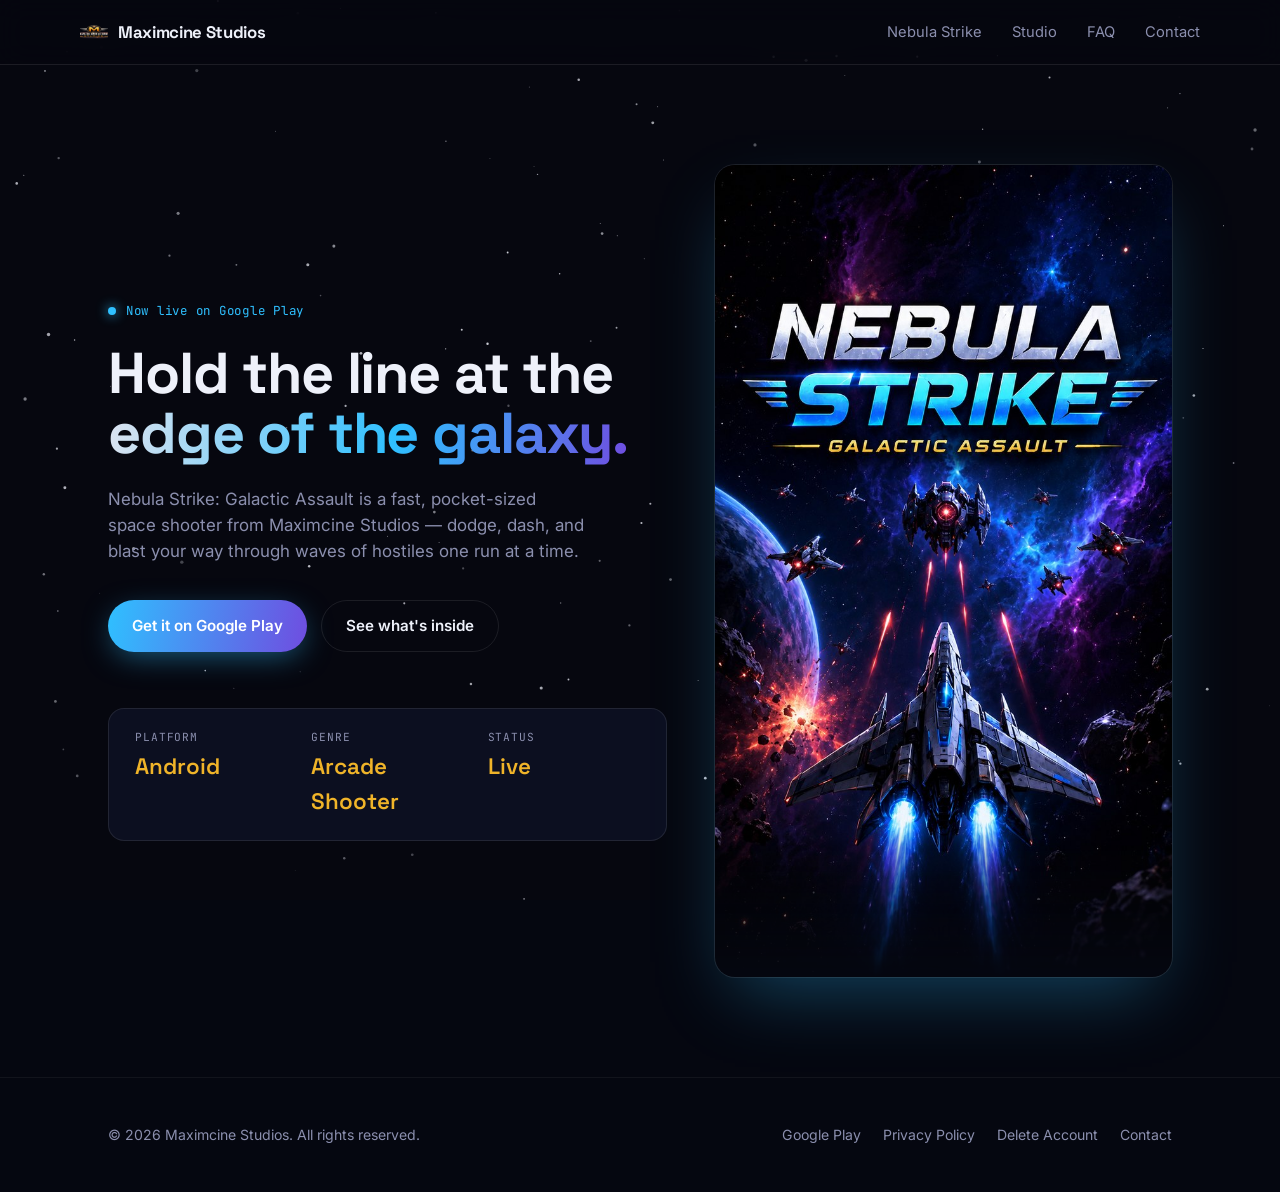
==== commit 60490e3c: "Add 'Delete Account' link to footer" ====
--- a/index.html
+++ b/index.html
@@ -342,6 +342,7 @@
     <ul class="foot-links">
       <li><a href="https://play.google.com/store/apps/details?id=com.nebulastrike.game" target="_blank">Google Play</a></li>
       <li><a href="https://maximcinedev.github.io/Maximcine-Studios-Privacy-Policy/" target="_blank" rel="noopener noreferrer">Privacy Policy</a></li>
+      <li><a href="nebula-strike-delete-account.html">Delete Account</a></li>
       <li><a href="contact.html">Contact</a></li>
     </ul>
   </div>
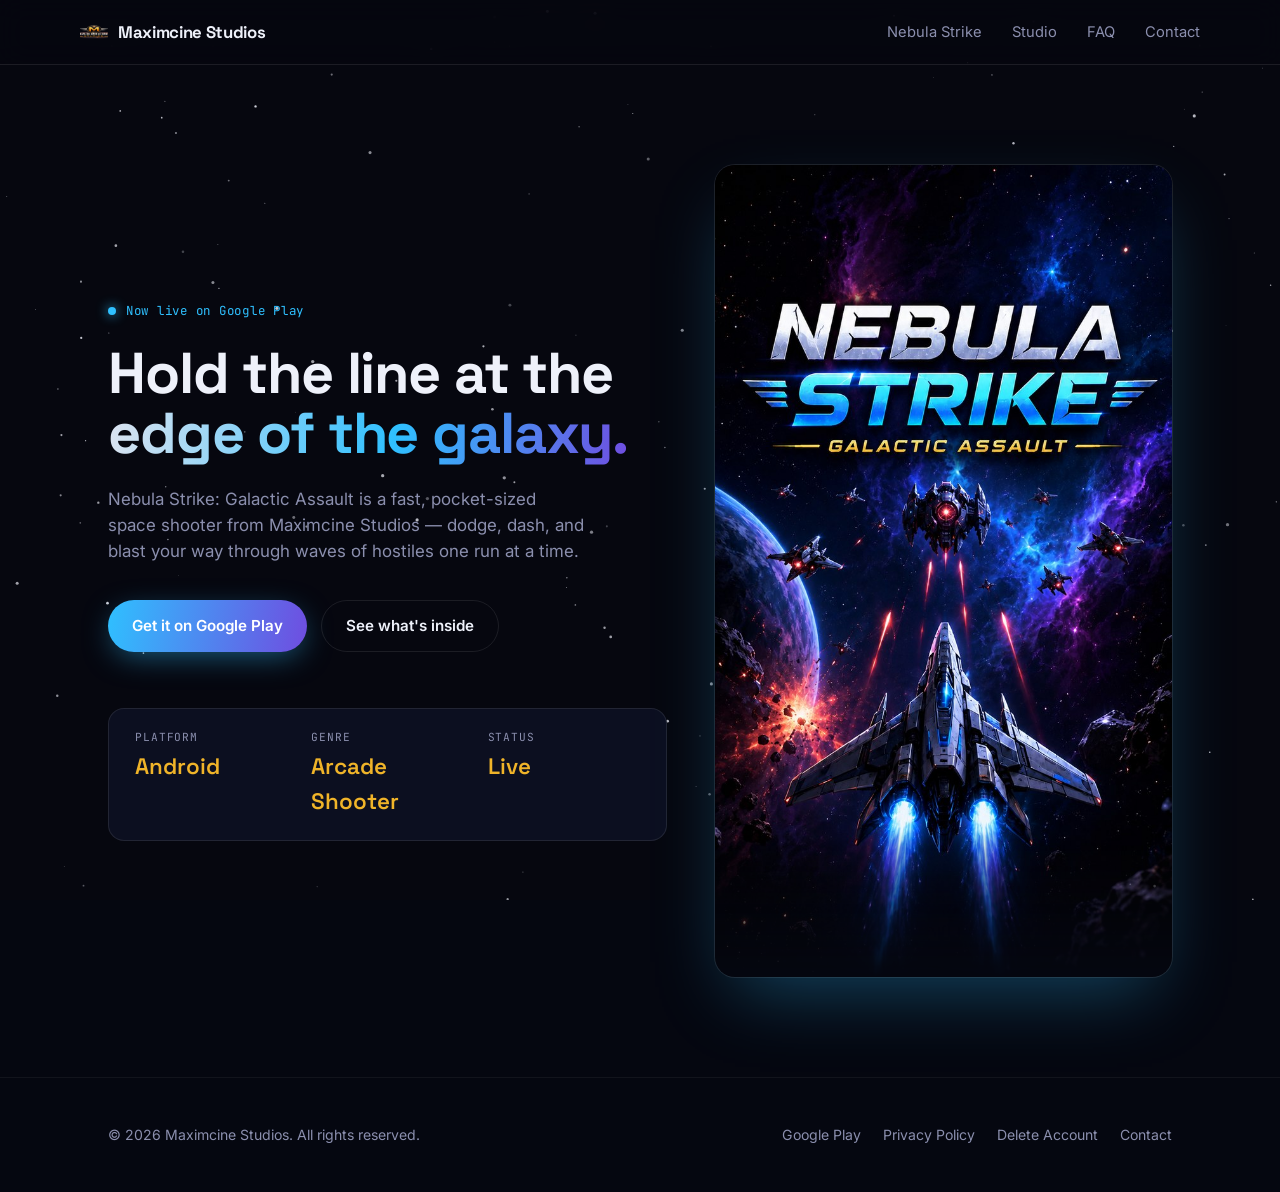
==== commit fd7b3d36: "Update link for Delete Account page in footer" ====
--- a/index.html
+++ b/index.html
@@ -342,7 +342,7 @@
     <ul class="foot-links">
       <li><a href="https://play.google.com/store/apps/details?id=com.nebulastrike.game" target="_blank">Google Play</a></li>
       <li><a href="https://maximcinedev.github.io/Maximcine-Studios-Privacy-Policy/" target="_blank" rel="noopener noreferrer">Privacy Policy</a></li>
-      <li><a href="nebula-strike-delete-account.html">Delete Account</a></li>
+      <li><a href="game-delete-account.html">Delete Account</a></li>
       <li><a href="contact.html">Contact</a></li>
     </ul>
   </div>
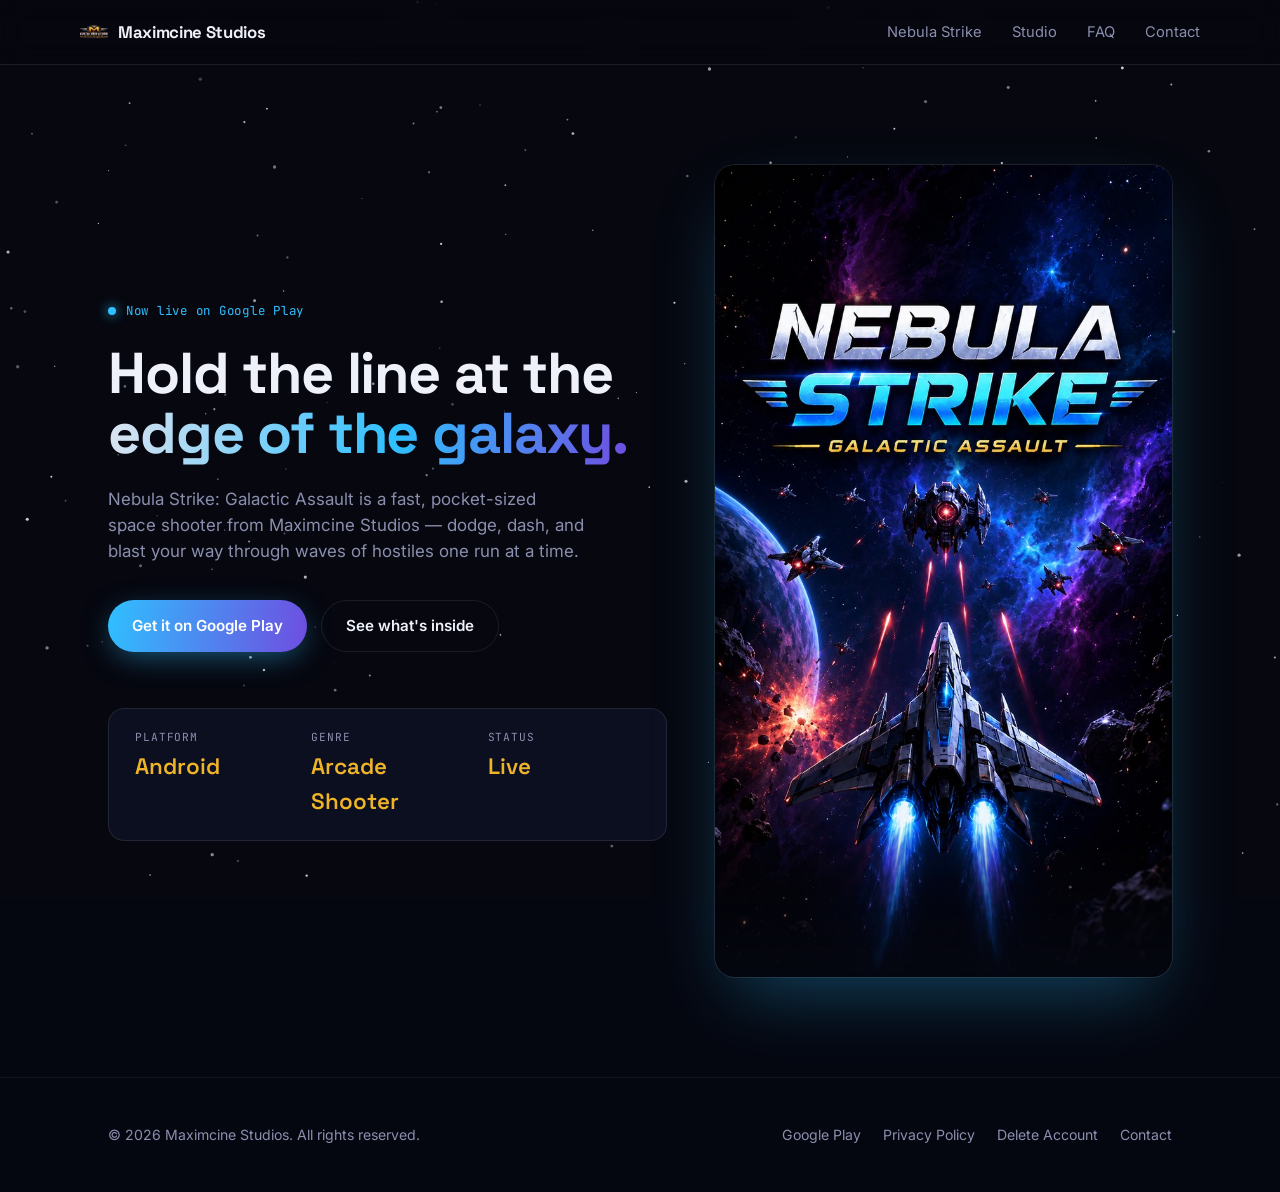
==== commit 42b18b12: "Implement mobile menu toggle and styles Added mobile menu toggle functionality and styles." ====
--- a/index.html
+++ b/index.html
@@ -109,6 +109,74 @@
   nav ul a{ transition: color 0.15s ease; }
   nav ul a:hover, nav ul a.active{ color: var(--accent); }
 
+  /* Mobile Menu Toggle */
+  .menu-toggle{
+    display: none;
+    background: none;
+    border: none;
+    cursor: pointer;
+    padding: 8px;
+    z-index: 100;
+  }
+  .menu-toggle span{
+    display: block;
+    width: 24px;
+    height: 2px;
+    background: var(--text);
+    margin: 5px 0;
+    transition: all 0.3s ease;
+  }
+  .menu-toggle.active span:nth-child(1){
+    transform: rotate(45deg) translate(5px, 5px);
+  }
+  .menu-toggle.active span:nth-child(2){
+    opacity: 0;
+  }
+  .menu-toggle.active span:nth-child(3){
+    transform: rotate(-45deg) translate(5px, -5px);
+  }
+
+  /* Mobile Menu Overlay */
+  .mobile-menu{
+    display: none;
+    position: fixed;
+    top: 0;
+    left: 0;
+    right: 0;
+    bottom: 0;
+    background: rgba(5,7,16,0.98);
+    backdrop-filter: blur(20px);
+    z-index: 99;
+    padding: 80px 28px 40px;
+    opacity: 0;
+    visibility: hidden;
+    transition: opacity 0.3s ease, visibility 0.3s ease;
+  }
+  .mobile-menu.active{
+    opacity: 1;
+    visibility: visible;
+  }
+  .mobile-menu ul{
+    list-style: none;
+  }
+  .mobile-menu li{
+    margin-bottom: 8px;
+  }
+  .mobile-menu a{
+    display: block;
+    padding: 16px 0;
+    font-family: 'Space Grotesk', sans-serif;
+    font-size: 1.5rem;
+    font-weight: 600;
+    color: var(--text);
+    border-bottom: 1px solid var(--line-soft);
+    transition: color 0.2s ease, padding-left 0.2s ease;
+  }
+  .mobile-menu a:hover{
+    color: var(--accent);
+    padding-left: 12px;
+  }
+
   .hero{
     padding: 100px 0 100px;
     position: relative;
@@ -247,6 +315,8 @@
     .hero-art{ order: -1; max-width: 360px; margin: 0 auto; }
     .hud{ grid-template-columns: 1fr; }
     nav ul{ display:none; }
+    .menu-toggle{ display: block; }
+    .mobile-menu{ display: block; }
   }
 
   @media (prefers-reduced-motion: reduce){
@@ -298,8 +368,24 @@
         <li><a href="contact.html">Contact</a></li>
       </ul>
     </nav>
+    <button class="menu-toggle" aria-label="Toggle menu" aria-expanded="false">
+      <span></span>
+      <span></span>
+      <span></span>
+    </button>
   </div>
 </header>
+
+<!-- Mobile Menu -->
+<div class="mobile-menu" id="mobileMenu">
+  <ul>
+    <li><a href="index.html">Home</a></li>
+    <li><a href="nebula-strike.html">Nebula Strike</a></li>
+    <li><a href="studio.html">Studio</a></li>
+    <li><a href="faq.html">FAQ</a></li>
+    <li><a href="contact.html">Contact</a></li>
+  </ul>
+</div>
 
 <main>
   <section class="hero">
@@ -351,6 +437,29 @@
 <script>
   document.getElementById('year').textContent = new Date().getFullYear();
 
+  // Mobile Menu Toggle
+  const menuToggle = document.querySelector('.menu-toggle');
+  const mobileMenu = document.getElementById('mobileMenu');
+
+  menuToggle.addEventListener('click', () => {
+    menuToggle.classList.toggle('active');
+    mobileMenu.classList.toggle('active');
+    const isExpanded = menuToggle.getAttribute('aria-expanded') === 'true';
+    menuToggle.setAttribute('aria-expanded', !isExpanded);
+    document.body.style.overflow = mobileMenu.classList.contains('active') ? 'hidden' : '';
+  });
+
+  // Close menu when clicking a link
+  mobileMenu.querySelectorAll('a').forEach(link => {
+    link.addEventListener('click', () => {
+      menuToggle.classList.remove('active');
+      mobileMenu.classList.remove('active');
+      menuToggle.setAttribute('aria-expanded', 'false');
+      document.body.style.overflow = '';
+    });
+  });
+
+  // Starfield animation
   const canvas = document.getElementById('stars');
   const ctx = canvas.getContext('2d');
   const reduceMotion = window.matchMedia('(prefers-reduced-motion: reduce)').matches;
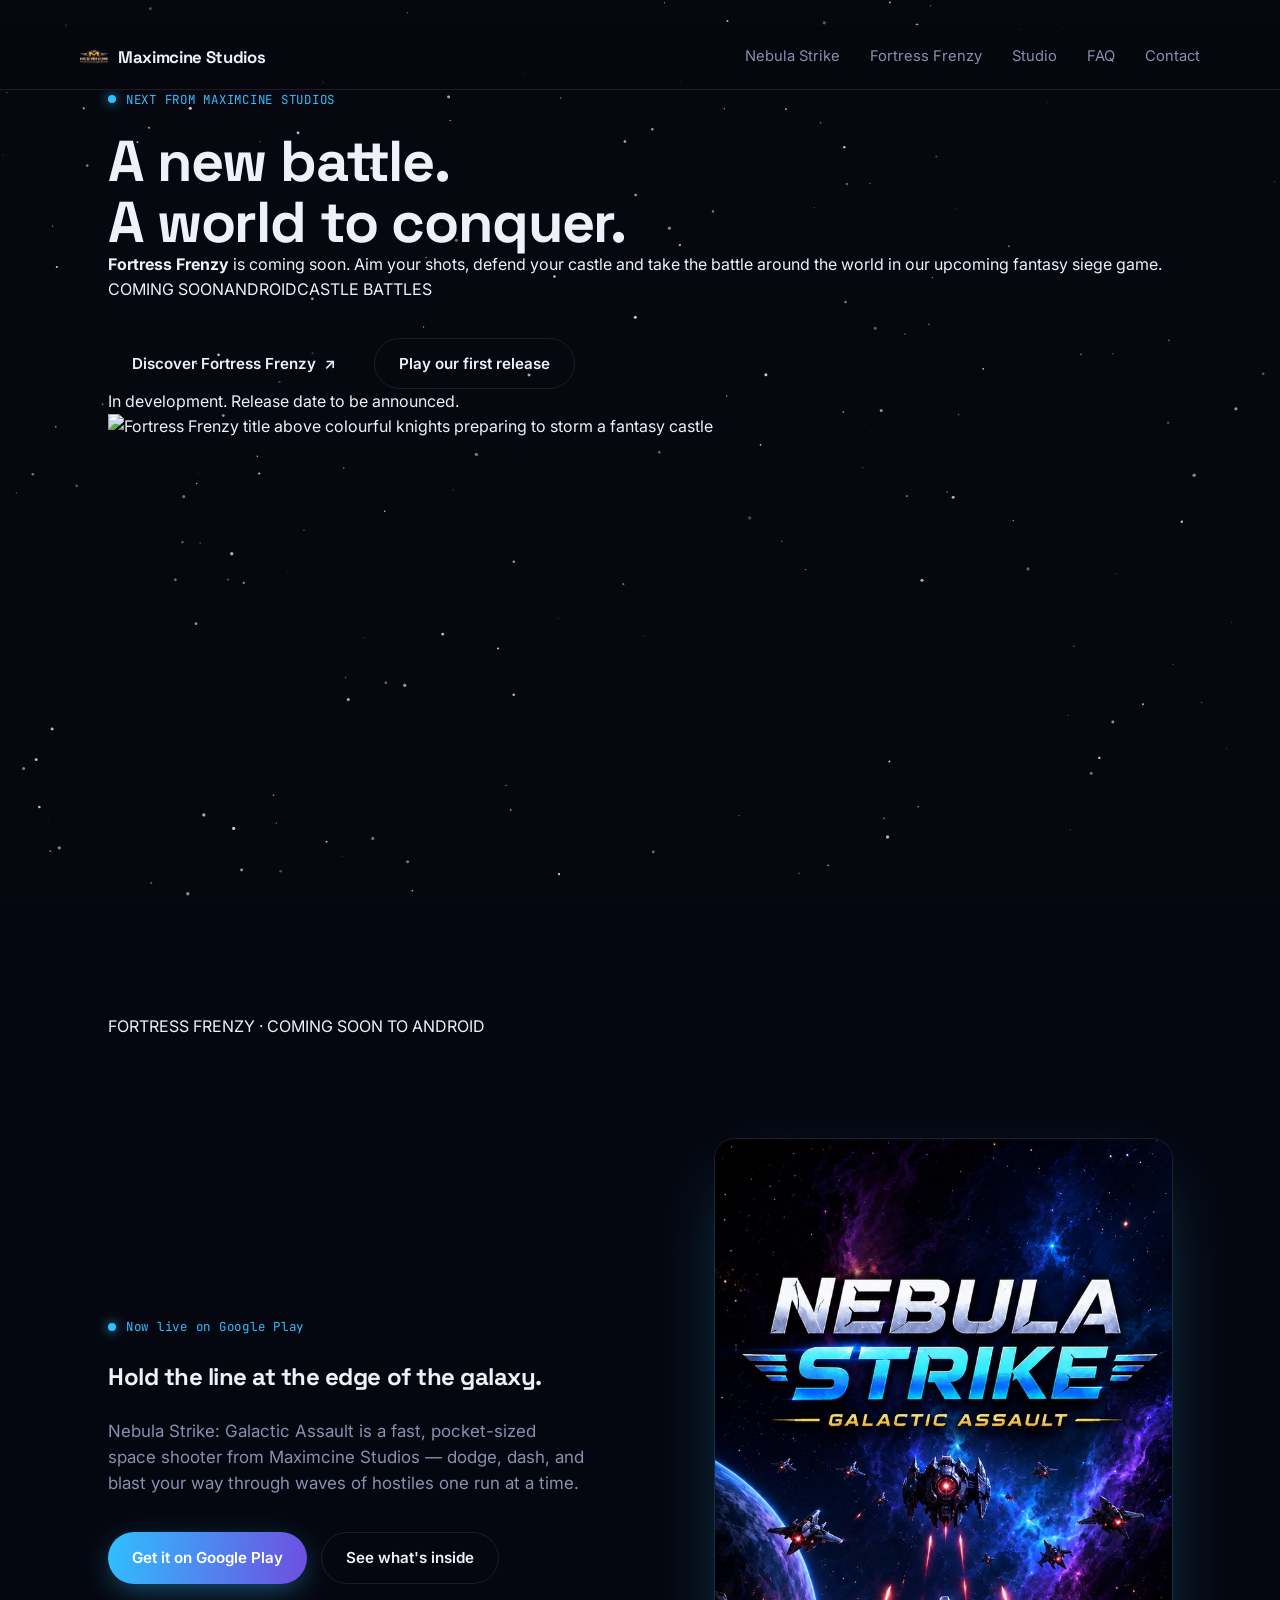
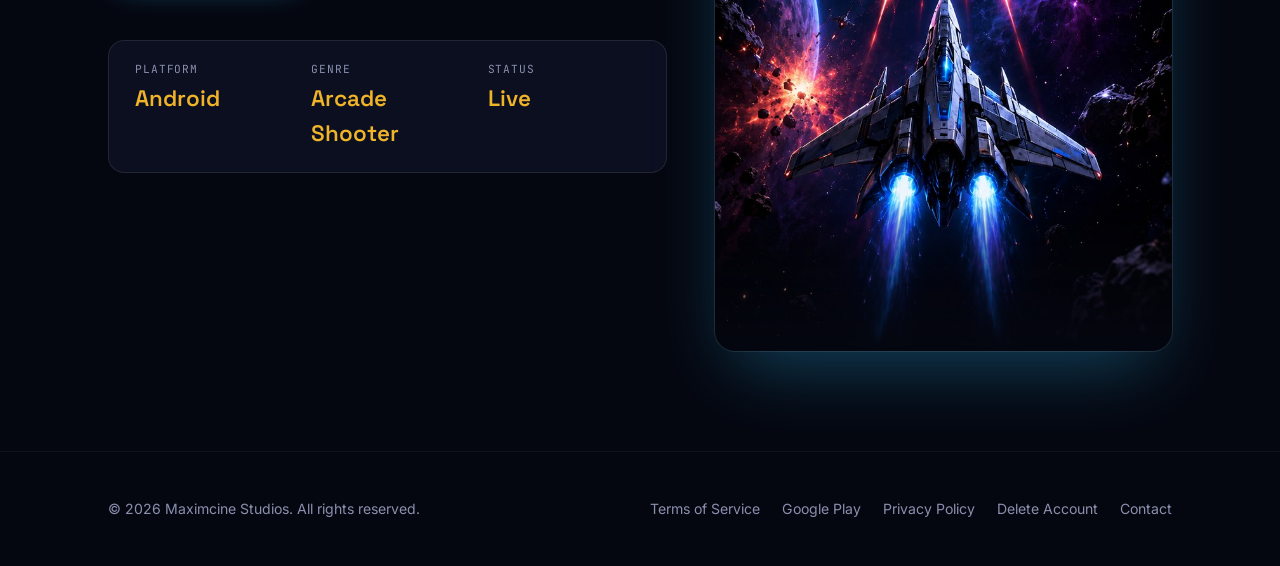
==== commit bea59d19: "Update title and description for Fortress Frenzy" ====
--- a/index.html
+++ b/index.html
@@ -3,8 +3,8 @@
 <head>
 <meta charset="UTF-8">
 <meta name="viewport" content="width=device-width, initial-scale=1.0">
-<title>Maximcine Studios — Nebula Strike: Galactic Assault</title>
-<meta name="description" content="Maximcine Studios builds pocket-sized space combat. Nebula Strike: Galactic Assault, out now on Google Play.">
+<title>Maximcine Studios — Fortress Frenzy Coming Soon &amp; Nebula Strike</title>
+<meta name="description" content="Discover Fortress Frenzy, our upcoming castle battle game, and play Nebula Strike: Galactic Assault, out now on Google Play.">
 <link rel="icon" type="image/png" href="company_logo.png">
 <link rel="apple-touch-icon" href="company_logo.png">
 <link rel="canonical" href="https://maximcinestudios.site/">
@@ -325,32 +325,11 @@
   }
 </style>
 
-<script type="application/ld+json">
-{
-  "@context": "https://schema.org",
-  "@type": "VideoGame",
-  "name": "Nebula Strike: Galactic Assault",
-  "description": "A fast, pocket-sized space shooter — dodge, dash, and blast through waves of hostiles one run at a time. Free to play on Android.",
-  "applicationCategory": "GameApplication",
-  "operatingSystem": "Android",
-  "genre": "Arcade Shooter",
-  "publisher": {
-    "@type": "Organization",
-    "name": "Maximcine Studios",
-    "url": "https://maximcinestudios.site"
-  },
-  "image": "https://maximcinestudios.site/company_logo.png",
-  "url": "https://maximcinestudios.site",
-  "sameAs": "https://play.google.com/store/apps/details?id=com.nebulastrike.game",
-  "offers": {
-    "@type": "Offer",
-    "price": "0",
-    "priceCurrency": "USD"
-  }
-}
-</script>
+<script type="application/ld+json">{"@context": "https://schema.org", "@type": "Organization", "name": "Maximcine Studios", "url": "https://maximcinestudios.site/", "logo": "https://maximcinestudios.site/company_logo.png", "description": "Independent game studio behind Nebula Strike: Galactic Assault and the upcoming Fortress Frenzy."}</script>
+<link rel="stylesheet" href="studio-updates.css">
 </head>
 <body>
+<a class="skip-link" href="#main-content">Skip to content</a>
 
 <canvas id="stars"></canvas>
 
@@ -363,6 +342,7 @@
     <nav>
       <ul>
         <li><a href="nebula-strike.html">Nebula Strike</a></li>
+        <li><a href="fortress-frenzy.html">Fortress Frenzy</a></li>
         <li><a href="studio.html">Studio</a></li>
         <li><a href="faq.html">FAQ</a></li>
         <li><a href="contact.html">Contact</a></li>
@@ -381,18 +361,34 @@
   <ul>
     <li><a href="index.html">Home</a></li>
     <li><a href="nebula-strike.html">Nebula Strike</a></li>
+        <li><a href="fortress-frenzy.html">Fortress Frenzy</a></li>
     <li><a href="studio.html">Studio</a></li>
     <li><a href="faq.html">FAQ</a></li>
     <li><a href="contact.html">Contact</a></li>
   </ul>
 </div>
 
-<main>
-  <section class="hero">
+<main id="main-content">
+
+<section class="launch" aria-labelledby="fortress-title">
+  <div class="wrap launch-grid">
+    <div>
+      <div class="eyebrow">NEXT FROM MAXIMCINE STUDIOS</div>
+      <h1 class="display" id="fortress-title">A new battle.<br><span class="gold">A world to conquer.</span></h1>
+      <p><strong>Fortress Frenzy</strong> is coming soon. Aim your shots, defend your castle and take the battle around the world in our upcoming fantasy siege game.</p>
+      <div class="launch-tags"><span>COMING SOON</span><span>ANDROID</span><span>CASTLE BATTLES</span></div>
+      <div class="cta-row"><a class="btn btn-gold" href="fortress-frenzy.html">Discover Fortress Frenzy <span aria-hidden="true">↗</span></a><a class="btn btn-ghost" href="#nebula-strike">Play our first release</a></div>
+      <p class="release-note">In development. Release date to be announced.</p>
+    </div>
+    <figure class="launch-art"><a href="fortress-frenzy.html" aria-label="Explore Fortress Frenzy, coming soon"><img src="fortress-frenzy-hero.jpg" width="900" height="600" alt="Fortress Frenzy title above colourful knights preparing to storm a fantasy castle" fetchpriority="high"></a><figcaption>FORTRESS FRENZY · COMING SOON TO ANDROID</figcaption></figure>
+  </div>
+</section>
+
+  <section class="hero existing-game" id="nebula-strike">
     <div class="wrap hero-grid">
       <div>
         <div class="eyebrow">Now live on Google Play</div>
-        <h1 class="display">Hold the line at the <span class="accent">edge of the galaxy.</span></h1>
+        <h2 class="display">Hold the line at the <span class="accent">edge of the galaxy.</span></h2>
         <p>Nebula Strike: Galactic Assault is a fast, pocket-sized space shooter from Maximcine Studios — dodge, dash, and blast your way through waves of hostiles one run at a time.</p>
         <div class="cta-row">
           <a class="btn btn-primary" href="https://play.google.com/store/apps/details?id=com.nebulastrike.game" target="_blank" rel="noopener noreferrer">Get it on Google Play</a>
@@ -426,6 +422,7 @@
   <div class="wrap foot-row">
     <span>© <span id="year"></span> Maximcine Studios. All rights reserved.</span>
     <ul class="foot-links">
+      <li><a href="terms-of-service.html">Terms of Service</a></li>
       <li><a href="https://play.google.com/store/apps/details?id=com.nebulastrike.game" target="_blank">Google Play</a></li>
       <li><a href="https://maximcinedev.github.io/Maximcine-Studios-Privacy-Policy/" target="_blank" rel="noopener noreferrer">Privacy Policy</a></li>
       <li><a href="game-delete-account.html">Delete Account</a></li>
